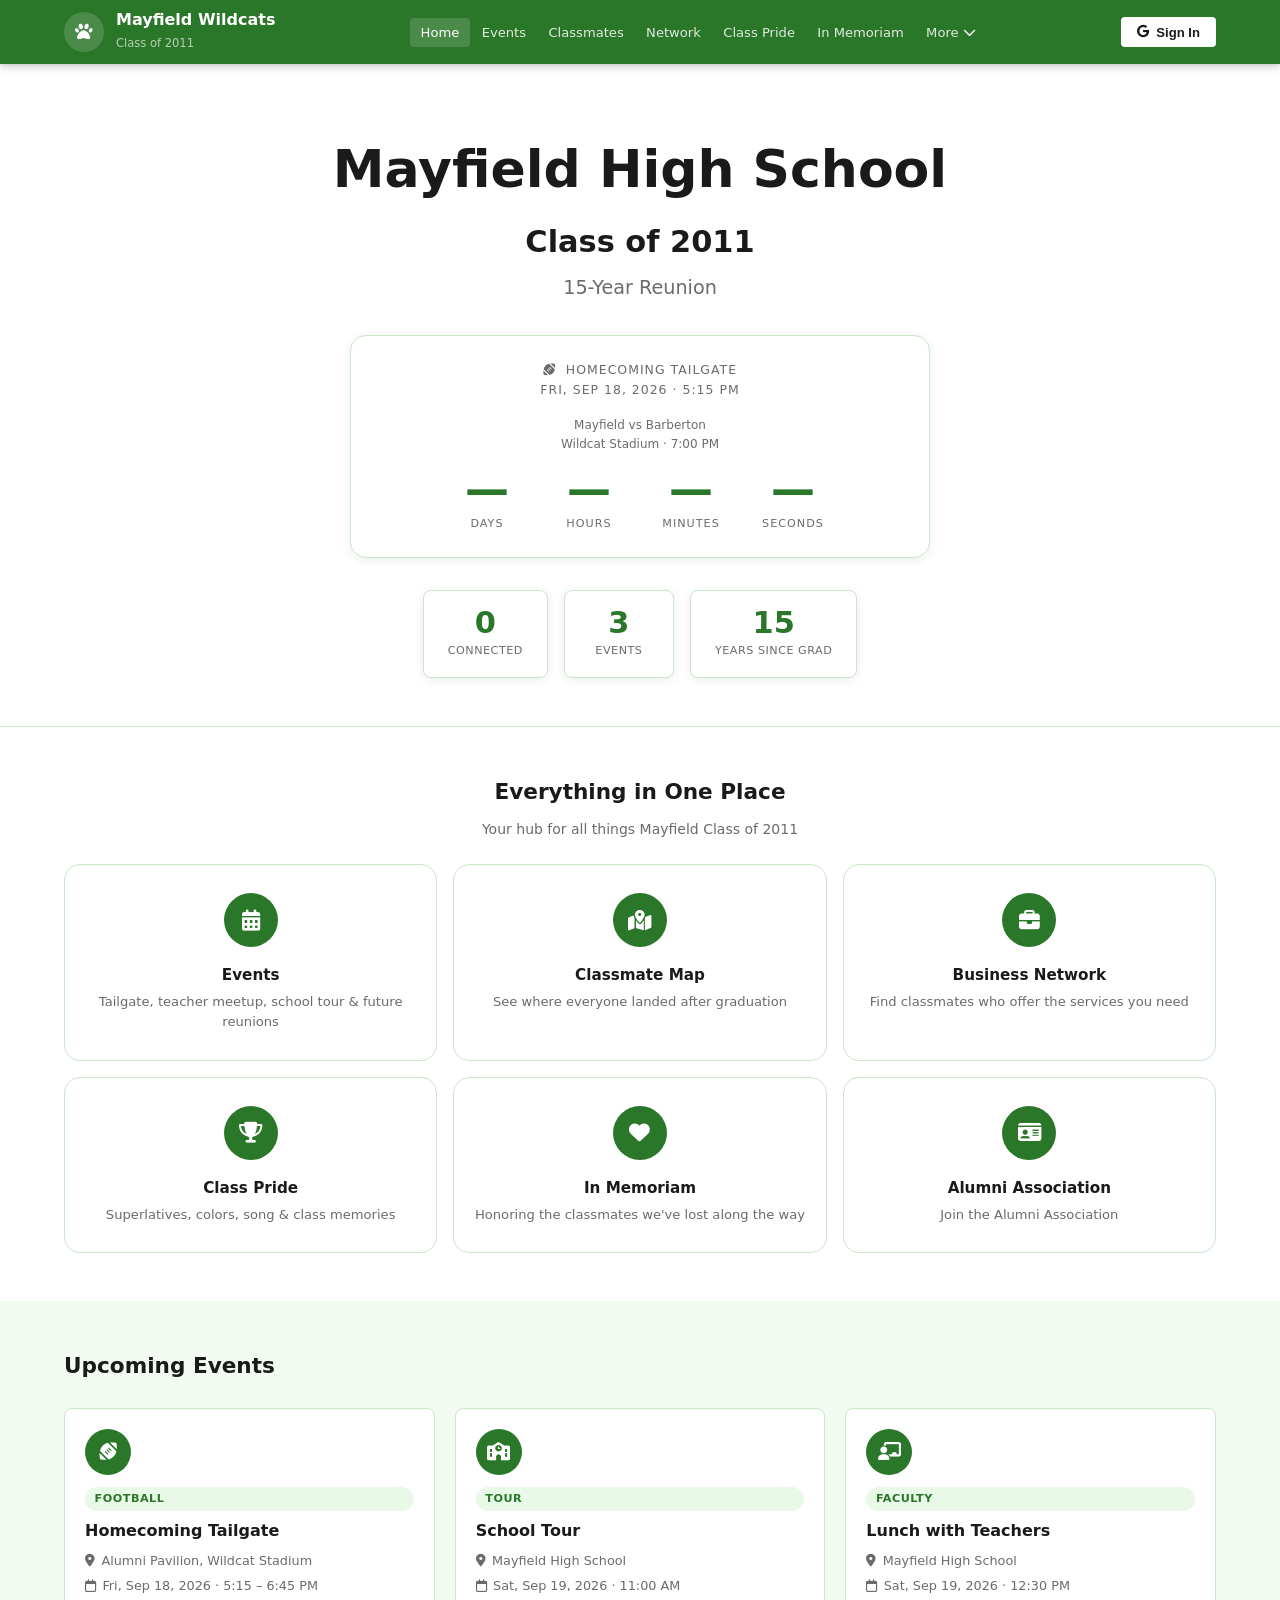
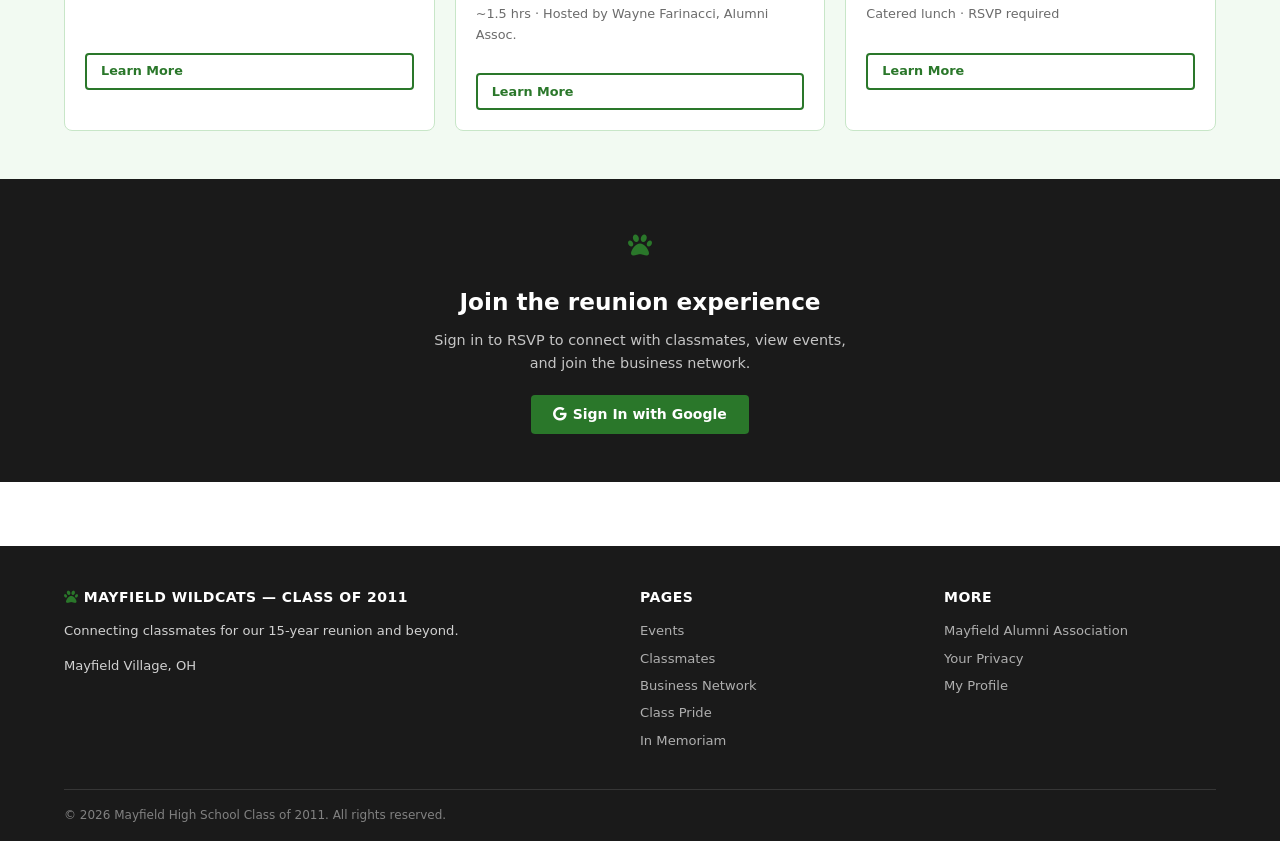
==== index.html @ 907c21ca "Fix connected count: default to 0 in HTML, sync stats doc from admin on load Co-Authored-By: Claude " ====
<!DOCTYPE html>
<html lang="en">
<head>
    <meta charset="UTF-8">
    <meta name="theme-color" content="#FFFFFF">
    <meta name="viewport" content="width=device-width, initial-scale=1.0">
    <title>Mayfield Wildcats — Class of 2011</title>
    <link rel="stylesheet" href="css/style.css">
    <link rel="stylesheet" href="https://cdn.jsdelivr.net/npm/@fortawesome/fontawesome-free@6.4.0/css/all.min.css">
    <script src="https://www.gstatic.com/firebasejs/10.7.1/firebase-app-compat.js"></script>
    <script src="https://www.gstatic.com/firebasejs/10.7.1/firebase-auth-compat.js"></script>
    <script src="https://www.gstatic.com/firebasejs/10.7.1/firebase-firestore-compat.js"></script>
</head>
<body>

<header>
    <nav class="navbar">
        <div class="container">
            <a href="index.html" class="nav-brand">
                <div class="brand-icon"><i class="fas fa-paw"></i></div>
                <div class="brand-text">
                    <h1>Mayfield Wildcats</h1>
                    <span>Class of 2011</span>
                </div>
            </a>
            <ul class="nav-menu" id="navMenu">
                <li><a href="index.html" class="active">Home</a></li>
                <li><a href="events.html">Events</a></li>
                <li><a href="classmates.html">Classmates</a></li>
                <li><a href="network.html">Network</a></li>
                <li><a href="class-pride.html">Class Pride</a></li>
                <li><a href="memoriam.html">In Memoriam</a></li>
                <li class="dropdown">
                    <a href="#" class="dropdown-toggle">More <i class="fas fa-chevron-down"></i></a>
                    <ul class="dropdown-menu">
                        <li><a href="leadership.html"><i class="fas fa-id-card"></i> Mayfield Alumni Association</a></li>
                        <li><a href="privacy.html"><i class="fas fa-shield-alt"></i> Your Privacy</a></li>
                    </ul>
                </li>
            </ul>
            <div class="nav-auth">
                <div id="userAvatar" style="display:none;align-items:center;gap:0.5rem;">
                    <img id="userPhoto" src="" alt="" style="width:30px;height:30px;border-radius:50%;border:2px solid var(--green);">
                    <a href="profile.html" style="color:rgba(255,255,255,0.85);font-size:0.8rem;text-decoration:none;" id="userName"></a>
                </div>
                <button class="btn-signin" id="authBtn" onclick="handleAuth()">
                    <i class="fab fa-google"></i> <span id="authBtnText">Sign In</span>
                </button>
            </div>
            <button class="nav-toggle" id="navToggle"><span></span><span></span><span></span></button>
        </div>
    </nav>
</header>

<!-- HERO -->
<section class="hero">
    <div class="container">        <h1 class="hero-title">Mayfield High School</h1>
        <p class="hero-subtitle"><span style="font-size:1.9rem;font-weight:700;color:var(--text);display:block;margin-bottom:0.4rem;">Class of 2011</span>15-Year Reunion</p>

        <div class="countdown-container">
            <p class="countdown-heading"><i class="fas fa-football-ball"></i> &nbsp;Homecoming Tailgate<br>Fri, Sep 18, 2026 &middot; 5:15 PM</p>
            <p style="font-size:0.75rem;color:var(--text-muted);margin-bottom:0.75rem;">Mayfield vs Barberton<br>Wildcat Stadium &middot; 7:00 PM</p>
            <div class="countdown-grid">
                <div class="countdown-unit"><span class="countdown-number" id="cdDays">—</span><span class="countdown-label">Days</span></div>
                <div class="countdown-unit"><span class="countdown-number" id="cdHours">—</span><span class="countdown-label">Hours</span></div>
                <div class="countdown-unit"><span class="countdown-number" id="cdMinutes">—</span><span class="countdown-label">Minutes</span></div>
                <div class="countdown-unit"><span class="countdown-number" id="cdSeconds">—</span><span class="countdown-label">Seconds</span></div>
            </div>
        </div>

        <div class="stats-row">
            <div class="stat-box" id="connectedStatBox">
                <div class="stat-number" id="statClassmates">0</div>
                <div class="stat-label">Connected</div>
            </div>
            <div class="stat-box">
                <div class="stat-number">3</div>
                <div class="stat-label">Events</div>
            </div>
            <div class="stat-box">
                <div class="stat-number">15</div>
                <div class="stat-label">Years Since Grad</div>
            </div>
        </div>
    </div>
</section>

<!-- PENDING APPROVAL BANNER (shown by JS for pending users) -->
<div id="pendingBanner" style="display:none;" class="container" style="padding-top:1.5rem;padding-bottom:0;"></div>

<!-- FEATURE TILES -->
<section class="section gated-section">
    <div class="container">
        <h2 class="section-title centered">Everything in One Place</h2>
        <p class="section-subtitle centered">Your hub for all things Mayfield Class of 2011</p>
        <div class="feature-grid">
            <a href="events.html" class="feature-tile">
                <div class="feature-icon"><i class="fas fa-calendar-alt"></i></div>
                <h3>Events</h3>
                <p>Tailgate, teacher meetup, school tour &amp; future reunions</p>
            </a>
            <a href="classmates.html" class="feature-tile">
                <div class="feature-icon"><i class="fas fa-map-marked-alt"></i></div>
                <h3>Classmate Map</h3>
                <p>See where everyone landed after graduation</p>
            </a>
            <a href="network.html" class="feature-tile">
                <div class="feature-icon"><i class="fas fa-briefcase"></i></div>
                <h3>Business Network</h3>
                <p>Find classmates who offer the services you need</p>
            </a>
            <a href="class-pride.html" class="feature-tile">
                <div class="feature-icon"><i class="fas fa-trophy"></i></div>
                <h3>Class Pride</h3>
                <p>Superlatives, colors, song &amp; class memories</p>
            </a>
            <a href="memoriam.html" class="feature-tile">
                <div class="feature-icon"><i class="fas fa-heart"></i></div>
                <h3>In Memoriam</h3>
                <p>Honoring the classmates we've lost along the way</p>
            </a>
            <a href="leadership.html#alumni-membership" class="feature-tile">
                <div class="feature-icon"><i class="fas fa-id-card"></i></div>
                <h3>Alumni Association</h3>
                <p>Join the Alumni Association</p>
            </a>
        </div>
    </div>
</section>

<!-- UPCOMING EVENTS -->
<section class="section section-alt gated-section">
    <div class="container">
        <h2 class="section-title">Upcoming Events</h2>
        <div class="grid-3">
            <div class="card event-card">
                <div class="event-icon"><i class="fas fa-football-ball"></i></div>
                <span class="badge badge-green">Football</span>
                <h3>Homecoming Tailgate</h3>
                <p class="event-meta"><i class="fas fa-map-marker-alt"></i> Alumni Pavilion, Wildcat Stadium</p>
                <p class="event-meta"><i class="far fa-calendar"></i> Fri, Sep 18, 2026 &middot; 5:15 – 6:45 PM</p>
                <p class="event-meta" style="margin-top:0.5rem;font-size:0.8rem;">&nbsp;</p>
                <a href="events.html#tailgate" class="btn btn-outline btn-sm" style="display:inline-flex;">Learn More</a>
            </div>
            <div class="card event-card">
                <div class="event-icon"><i class="fas fa-school"></i></div>
                <span class="badge badge-green">Tour</span>
                <h3>School Tour</h3>
                <p class="event-meta"><i class="fas fa-map-marker-alt"></i> Mayfield High School</p>
                <p class="event-meta"><i class="far fa-calendar"></i> Sat, Sep 19, 2026 &middot; 11:00 AM</p>
                <p class="event-meta" style="margin-top:0.5rem;font-size:0.8rem;color:var(--text-muted);">~1.5 hrs &middot; Hosted by Wayne Farinacci, Alumni Assoc.</p>
                <a href="events.html#campus-tour" class="btn btn-outline btn-sm" style="display:inline-flex;">Learn More</a>
            </div>
            <div class="card event-card">
                <div class="event-icon"><i class="fas fa-chalkboard-teacher"></i></div>
                <span class="badge badge-green">Faculty</span>
                <h3>Lunch with Teachers</h3>
                <p class="event-meta"><i class="fas fa-map-marker-alt"></i> Mayfield High School</p>
                <p class="event-meta"><i class="far fa-calendar"></i> Sat, Sep 19, 2026 &middot; 12:30 PM</p>
                <p class="event-meta" style="margin-top:0.5rem;font-size:0.8rem;color:var(--text-muted);">Catered lunch &middot; RSVP required</p>
                <a href="events.html#teacher-meetup" class="btn btn-outline btn-sm" style="display:inline-flex;">Learn More</a>
            </div>
        </div>
    </div>
</section>

<!-- SIGN-IN PROMPT -->
<section class="signin-prompt" id="signinPrompt">
    <div class="container">
        <div class="paw-divider"><i class="fas fa-paw"></i></div>
        <h2>Join the reunion experience</h2>
        <p>Sign in to RSVP to connect with classmates, view events, and join the business network.</p>
        <button class="btn btn-primary" style="margin-top:1.25rem;" onclick="handleAuth()">
            <i class="fab fa-google"></i> Sign In with Google
        </button>
    </div>
</section>

<footer>
    <div class="container">
        <div class="footer-content">
            <div class="footer-section">
                <h4><i class="fas fa-paw"></i> Mayfield Wildcats — Class of 2011</h4>
                <p>Connecting classmates for our 15-year reunion and beyond.</p>
                <p style="margin-top:0.75rem;">Mayfield Village, OH</p>
            </div>
            <div class="footer-section footer-nav-gated">
                <h4>Pages</h4>
                <a href="events.html">Events</a>
                <a href="classmates.html">Classmates</a>
                <a href="network.html">Business Network</a>
                <a href="class-pride.html">Class Pride</a>
                <a href="memoriam.html">In Memoriam</a>
            </div>
            <div class="footer-section footer-nav-gated">
                <h4>More</h4>                <a href="leadership.html">Mayfield Alumni Association</a>
                <a href="privacy.html">Your Privacy</a>
                <a href="profile.html">My Profile</a>
            </div>
        </div>
        <div class="footer-bottom">
            <p>&copy; 2026 Mayfield High School Class of 2011. All rights reserved.</p>        </div>
    </div>
</footer>

<script src="js/firebase-config.js"></script>
<script src="js/main.js"></script>
<script>
    // Load classmate count
    auth.onAuthStateChanged(async user => {
        const el = document.getElementById('statClassmates');
        if (!el) return;
        try {
            if (user) {
                // Signed in: compute from approved users and keep stats doc in sync
                const snap = await db.collection('users').where('status', '==', 'approved').get();
                const count = snap.size;
                db.collection('stats').doc('classmates').set({ count }).catch(() => {});
                el.textContent = count;
            } else {
                // Signed out: read public stats doc
                const statsSnap = await db.collection('stats').doc('classmates').get();
                el.textContent = statsSnap.exists ? (statsSnap.data().count || 0) : 0;
            }
        } catch(e) {}
    });

    // Live countdown to homecoming tailgate: Sep 18, 2026 5:15 PM EDT
    (function() {
        const target = new Date('2026-09-18T17:15:00-04:00');
        function tick() {
            const diff = target - new Date();
            const clamp = v => Math.max(0, v);
            const days = clamp(Math.floor(diff / 86400000));
            const hours = clamp(Math.floor((diff % 86400000) / 3600000));
            const mins = clamp(Math.floor((diff % 3600000) / 60000));
            const secs = clamp(Math.floor((diff % 60000) / 1000));
            const set = (id, v) => { const el = document.getElementById(id); if (el) el.textContent = String(v).padStart(2, '0'); };
            set('cdDays', days);
            set('cdHours', hours);
            set('cdMinutes', mins);
            set('cdSeconds', secs);
        }
        tick();
        setInterval(tick, 1000);
    })();
</script>
</body>
</html>
---- css/style.css ----
:root {
    --green: #2A772A;
    --green-dark: #2A772A;
    --green-light: #E8F9E8;
    --white: #FFFFFF;
    --text: #1A1A1A;
    --text-muted: #6B6B6B;
    --border: #C8E6C8;
    --bg-light: #F2FAF2;
    --shadow: 0 2px 12px rgba(0,0,0,0.08);
    --shadow-hover: 0 6px 24px rgba(0,0,0,0.14);
    --radius: 8px;
    --radius-lg: 16px;
}

*, *::before, *::after { box-sizing: border-box; margin: 0; padding: 0; }
html { scroll-behavior: smooth; }
body {
    font-family: 'Segoe UI', system-ui, -apple-system, sans-serif;
    color: var(--text);
    background: var(--white);
    line-height: 1.6;
    font-size: 15px;
}

.container { max-width: 1200px; margin: 0 auto; padding: 0 1.5rem; }

/* ── Navbar ── */
.navbar {
    background: var(--green-dark);
    position: sticky;
    top: 0;
    z-index: 100;
    box-shadow: 0 2px 8px rgba(0,0,0,0.25);
}
.navbar .container {
    display: flex;
    align-items: center;
    justify-content: space-between;
    height: 64px;
    gap: 1rem;
}
.nav-brand {
    display: flex;
    align-items: center;
    gap: 0.75rem;
    text-decoration: none;
    flex-shrink: 0;
}
.brand-icon {
    width: 40px; height: 40px;
    background: rgba(255,255,255,0.15);
    border-radius: 50%;
    display: flex; align-items: center; justify-content: center;
    font-size: 1.1rem; color: var(--white);
}
.brand-text h1 { font-size: 1rem; font-weight: 700; color: var(--white); line-height: 1.2; }
.brand-text span { font-size: 0.72rem; color: rgba(255,255,255,0.65); }
.nav-menu { display: flex; list-style: none; align-items: center; gap: 0.1rem; }
.nav-menu > li > a {
    color: rgba(255,255,255,0.85);
    text-decoration: none;
    padding: 0.45rem 0.65rem;
    border-radius: 4px;
    font-size: 0.82rem;
    font-weight: 500;
    transition: all 0.15s;
    white-space: nowrap;
}
.nav-menu > li > a:hover,
.nav-menu > li > a.active { color: var(--white); background: rgba(255,255,255,0.15); }

.dropdown { position: relative; }
.dropdown-menu {
    display: none;
    position: absolute;
    top: calc(100% + 6px);
    right: 0;
    background: var(--white);
    border: 1px solid var(--border);
    border-radius: var(--radius);
    min-width: 190px;
    box-shadow: var(--shadow-hover);
    padding: 0.4rem 0;
    z-index: 200;
    list-style: none;
}
.dropdown:hover .dropdown-menu { display: block; }
.dropdown-menu li a {
    display: flex; align-items: center; gap: 0.5rem;
    padding: 0.5rem 1rem;
    color: var(--text);
    text-decoration: none;
    font-size: 0.85rem;
    transition: background 0.15s;
}
.dropdown-menu li a:hover { background: var(--bg-light); color: var(--green); }

.nav-auth { display: flex; align-items: center; gap: 0.75rem; flex-shrink: 0; }
.btn-signin {
    background: var(--white);
    color: var(--text);
    border: none;
    padding: 0.45rem 1rem;
    border-radius: 4px;
    font-size: 0.82rem;
    font-weight: 600;
    cursor: pointer;
    display: flex; align-items: center; gap: 0.4rem;
    transition: opacity 0.2s;
    white-space: nowrap;
}
.btn-signin:hover { opacity: 0.88; }

.nav-toggle {
    display: none;
    flex-direction: column;
    gap: 5px;
    background: none; border: none;
    cursor: pointer; padding: 4px; flex-shrink: 0;
}
.nav-toggle span { display: block; width: 22px; height: 2px; background: var(--white); border-radius: 2px; }

/* ── Hero ── */
.hero {
    background: var(--white);
    padding: 4rem 0 3rem;
    color: var(--text);
    text-align: center;
    border-bottom: 1px solid var(--border);
}
.hero-badge {
    display: inline-block;
    background: var(--green-light);
    border: 1px solid var(--border);
    border-radius: 20px;
    padding: 0.35rem 1rem;
    font-size: 0.82rem;
    font-weight: 600;
    letter-spacing: 0.5px;
    margin-bottom: 1.25rem;
    color: var(--green);
}
.hero-title {
    font-size: clamp(2rem, 5vw, 3.25rem);
    font-weight: 800;
    margin-bottom: 0.4rem;
    color: var(--text);
}
.hero-subtitle {
    font-size: 1.2rem;
    color: var(--text-muted);
    margin-bottom: 2rem;
}
.countdown-container {
    background: var(--white);
    border: 1px solid var(--border);
    border-radius: var(--radius-lg);
    padding: 1.5rem 2rem;
    margin: 0 auto 2rem;
    max-width: 580px;
    box-shadow: var(--shadow);
}
.countdown-heading {
    font-size: 0.78rem;
    text-transform: uppercase;
    letter-spacing: 1px;
    color: var(--text-muted);
    margin-bottom: 1rem;
}
.countdown-tbd {
    display: flex; align-items: center; justify-content: center; gap: 0.65rem;
    color: var(--green);
    font-size: 1rem;
    font-weight: 600;
}
.countdown-grid { display: flex; gap: 2rem; justify-content: center; flex-wrap: wrap; }
.countdown-unit { text-align: center; min-width: 70px; }
.countdown-number {
    font-size: 2.75rem;
    font-weight: 800;
    color: var(--green);
    line-height: 1;
    display: block;
}
.countdown-label {
    font-size: 0.7rem;
    text-transform: uppercase;
    letter-spacing: 1px;
    color: var(--text-muted);
    display: block;
    margin-top: 0.25rem;
}
.stats-row {
    display: flex; gap: 1rem; justify-content: center; flex-wrap: wrap;
}
.stat-box {
    text-align: center;
    padding: 1.1rem 1.5rem;
    background: var(--white);
    border-radius: var(--radius);
    border: 1px solid var(--border);
    min-width: 110px;
    box-shadow: var(--shadow);
}
.stat-number { font-size: 1.9rem; font-weight: 800; color: var(--green); line-height: 1; }
.stat-label { font-size: 0.7rem; text-transform: uppercase; letter-spacing: 0.5px; color: var(--text-muted); margin-top: 0.2rem; }

/* ── Feature tiles ── */
.feature-grid {
    display: grid;
    grid-template-columns: repeat(3, 1fr);
    gap: 1rem;
}
.feature-tile {
    display: block;
    text-decoration: none;
    background: var(--white);
    border: 1px solid var(--border);
    border-radius: var(--radius-lg);
    padding: 1.75rem 1.25rem;
    text-align: center;
    transition: all 0.2s;
}
.feature-tile:hover {
    box-shadow: var(--shadow-hover);
    transform: translateY(-3px);
    border-color: var(--green);
}
.feature-icon {
    width: 54px; height: 54px;
    background: var(--green);
    border-radius: 50%;
    display: flex; align-items: center; justify-content: center;
    margin: 0 auto 1rem;
    font-size: 1.3rem; color: var(--white);
}
.feature-tile h3 { font-size: 0.95rem; font-weight: 700; color: var(--text); margin-bottom: 0.3rem; }
.feature-tile p { font-size: 0.82rem; color: var(--text-muted); line-height: 1.5; }

/* ── Sections ── */
.section { padding: 3rem 0; }
.section-alt { background: var(--bg-light); }
.section-dark { background: var(--text); color: var(--white); }
.section-title { font-size: 1.35rem; font-weight: 700; margin-bottom: 1.5rem; }
.section-title.centered { text-align: center; }
.section-subtitle { color: var(--text-muted); font-size: 0.875rem; margin-top: -1rem; margin-bottom: 1.5rem; }
.section-subtitle.centered { text-align: center; }

/* ── Page header ── */
.page-header {
    background: var(--white);
    padding: 2.25rem 0;
    color: var(--text);
    border-bottom: 1px solid var(--border);
}
.page-header h1 { font-size: 1.65rem; font-weight: 700; margin-bottom: 0.2rem; display: flex; align-items: center; gap: 0.5rem; color: var(--text); }
.page-header h1 i { color: var(--green); }
.page-header p { color: var(--text-muted); font-size: 0.9rem; }

/* ── All heading icons → kelly green ── */
h1 i, h2 i, h3 i, h4 i, .section-title i { color: var(--green); }
.page-header.mem-header p { color: rgba(255,255,255,0.75); }

/* ── Breadcrumb ── */
.breadcrumb {
    background: var(--bg-light);
    border-bottom: 1px solid var(--border);
    padding: 0.55rem 0;
    font-size: 0.78rem;
    color: var(--text-muted);
}
.breadcrumb a { color: var(--green); text-decoration: none; }
.breadcrumb a:hover { text-decoration: underline; }
.breadcrumb .sep { margin: 0 0.5rem; }

/* ── Cards ── */
.card {
    background: var(--white);
    border: 1px solid var(--border);
    border-radius: var(--radius);
    padding: 1.25rem;
    transition: box-shadow 0.2s, transform 0.2s;
}
.card:hover { box-shadow: var(--shadow-hover); transform: translateY(-2px); }
.card.no-hover { transition: none; }
.card.no-hover:hover { box-shadow: none; transform: none; }

/* ── Grid ── */
.grid-2 { display: grid; grid-template-columns: repeat(2, 1fr); gap: 1.25rem; }
.grid-3 { display: grid; grid-template-columns: repeat(3, 1fr); gap: 1.25rem; }
.grid-4 { display: grid; grid-template-columns: repeat(4, 1fr); gap: 1.25rem; }

/* ── Buttons ── */
.btn {
    display: inline-flex; align-items: center; gap: 0.4rem;
    padding: 0.6rem 1.25rem;
    border-radius: 4px;
    font-size: 0.875rem; font-weight: 600;
    text-decoration: none; cursor: pointer;
    border: 2px solid transparent;
    transition: all 0.2s; font-family: inherit;
}
.btn-primary { background: var(--green); color: var(--white); }
.btn-primary:hover { filter: brightness(0.9); }
.btn-outline { background: transparent; color: var(--green); border-color: var(--green); }
.btn-outline:hover { background: var(--green); color: var(--white); }
.btn-gold { background: var(--white); color: var(--green); border-color: var(--green); }
.btn-gold:hover { background: var(--green); color: var(--dark); }
.btn-white { background: var(--white); color: var(--green); border-color: var(--white); }
.btn-white:hover { background: var(--green-light); }
.btn-danger { background: #D32F2F; color: var(--white); }
.btn-sm { padding: 0.4rem 0.875rem; font-size: 0.8rem; }
.btn-block { width: 100%; justify-content: center; }

/* ── Badges ── */
.badge {
    display: inline-block; padding: 0.2rem 0.6rem;
    border-radius: 20px; font-size: 0.7rem;
    font-weight: 600; text-transform: uppercase; letter-spacing: 0.5px;
}
.badge-green { background: var(--green-light); color: var(--green); }
.badge-gold { background: var(--green-light); color: var(--green); }
.badge-gray { background: #F0F0F0; color: var(--text-muted); }
.badge-red { background: #FFEBEE; color: #D32F2F; }

/* ── Event cards ── */
.event-card { display: flex; flex-direction: column; }
.event-icon {
    width: 46px; height: 46px;
    background: var(--green);
    border-radius: 50%;
    display: flex; align-items: center; justify-content: center;
    font-size: 1.15rem; color: var(--white);
    margin-bottom: 0.75rem;
}
.event-card h3 { font-size: 1rem; font-weight: 700; margin: 0.4rem 0 0.25rem; }
.event-meta { font-size: 0.8rem; color: var(--text-muted); display: flex; align-items: center; gap: 0.4rem; margin-top: 0.25rem; }
.event-card > .btn { margin-top: 1.75rem; }

/* ── Sign-in prompt ── */
.signin-prompt {
    background: var(--text);
    padding: 3rem 0;
    text-align: center;
}
.signin-prompt h2 { color: var(--white); font-size: 1.45rem; margin-bottom: 0.5rem; }
.signin-prompt p { color: rgba(255,255,255,0.75); max-width: 440px; margin: 0 auto; font-size: 0.9rem; }
.paw-divider { font-size: 1.5rem; color: var(--green); margin-bottom: 1.1rem; }

/* ── Fund display ── */
.fund-display {
    background: var(--green-light);
    border: 2px solid var(--green);
    border-radius: var(--radius-lg);
    padding: 1.5rem 2rem;
    text-align: center;
}
.fund-amount { font-size: 2.5rem; font-weight: 800; color: var(--green); }
.fund-label { color: var(--text-muted); font-size: 0.82rem; margin-top: 0.25rem; }
.fund-updated { font-size: 0.75rem; color: var(--text-muted); margin-top: 0.5rem; }

/* ── Avatar ── */
.avatar {
    border-radius: 50%; object-fit: cover; display: block;
}
.avatar-initials {
    border-radius: 50%;
    background: var(--green-light);
    color: var(--green);
    display: flex; align-items: center; justify-content: center;
    font-weight: 700; font-size: 1.25rem;
    flex-shrink: 0;
}

/* ── Profile card ── */
.profile-card { text-align: center; padding: 2rem 1.5rem; }
.profile-card .profile-photo {
    width: 100px; height: 100px;
    border-radius: 50%; object-fit: cover;
    border: 3px solid var(--green);
    margin: 0 auto 1rem;
    display: block;
    background: var(--green-light);
}
.profile-card h3 { font-size: 1rem; font-weight: 700; margin-bottom: 0.2rem; }
.profile-card .profile-role { font-size: 0.82rem; color: var(--text-muted); }
.profile-card .profile-links { margin-top: 0.75rem; display: flex; justify-content: center; gap: 0.5rem; }

/* ── Leadership card ── */
.leader-card { text-align: center; padding: 2rem 1.5rem; }
.leader-photo {
    width: 120px; height: 120px;
    border-radius: 50%; object-fit: cover;
    border: 4px solid var(--green);
    margin: 0 auto 1rem; display: block;
    background: var(--green-light);
}
.leader-photo-placeholder {
    width: 120px; height: 120px;
    border-radius: 50%;
    border: 4px solid var(--green);
    margin: 0 auto 1rem;
    background: var(--green-light);
    display: flex; align-items: center; justify-content: center;
    font-size: 2.5rem; color: var(--green); font-weight: 700;
}
.leader-card h3 { font-size: 1.05rem; font-weight: 700; margin-bottom: 0.2rem; }
.leader-card .leader-role {
    font-size: 0.78rem; color: var(--green);
    font-weight: 700; text-transform: uppercase;
    letter-spacing: 0.5px; margin-bottom: 0.5rem;
}
.leader-card p { font-size: 0.82rem; color: var(--text-muted); margin-bottom: 0.75rem; }

/* ── Map ── */
#classmate-map {
    height: 460px;
    border-radius: var(--radius-lg);
    border: 1px solid var(--border);
    overflow: hidden;
}

/* ── Business cards ── */
.biz-card { padding: 1.25rem; }
.biz-card h3 { font-size: 0.95rem; font-weight: 700; margin-bottom: 0.15rem; }
.biz-owner { font-size: 0.8rem; color: var(--text-muted); margin-bottom: 0.5rem; }
.biz-desc { font-size: 0.85rem; line-height: 1.5; color: var(--text); margin-bottom: 0.75rem; }
.biz-links { display: flex; gap: 0.5rem; flex-wrap: wrap; }

/* ── Comments ── */
.comment-item { padding: 1rem 0; border-bottom: 1px solid var(--border); }
.comment-item:last-child { border-bottom: none; }
.comment-meta { display: flex; align-items: center; gap: 0.75rem; margin-bottom: 0.4rem; }
.comment-meta strong { font-size: 0.875rem; }
.comment-meta time { font-size: 0.75rem; color: var(--text-muted); }
.comment-body { font-size: 0.875rem; line-height: 1.6; }
.comment-actions { margin-top: 0.5rem; display: flex; gap: 0.75rem; }
.btn-flag {
    background: none; border: none; color: var(--text-muted);
    font-size: 0.75rem; cursor: pointer;
    display: flex; align-items: center; gap: 0.25rem;
    padding: 0; transition: color 0.2s; font-family: inherit;
}
.btn-flag:hover { color: #D32F2F; }
.btn-flag.flagged { color: #D32F2F; }
.comment-form { margin-top: 1.25rem; display: flex; gap: 0.75rem; }
.comment-form textarea {
    flex: 1; padding: 0.6rem 0.875rem;
    border: 1px solid var(--border); border-radius: 4px;
    font-family: inherit; font-size: 0.875rem;
    resize: none; height: 48px;
    transition: border-color 0.2s;
}
.comment-form textarea:focus { outline: none; border-color: var(--green); }

/* ── Memoriam ── */
.memoriam-card { text-align: center; cursor: pointer; }
.memoriam-card .mem-photo {
    width: 100px; height: 100px;
    border-radius: 50%; object-fit: cover;
    border: 3px solid var(--border);
    margin: 0 auto 0.75rem; display: block;
    background: #E0E0E0;
}
.memoriam-card h3 { font-size: 0.95rem; font-weight: 700; margin-bottom: 0.15rem; }
.memoriam-card .mem-years { font-size: 0.8rem; color: var(--text-muted); }
.memoriam-card .mem-tribute { font-size: 0.82rem; color: var(--text-muted); margin-top: 0.5rem; line-height: 1.5; }

/* ── Superlatives ── */
.superlative-card {
    display: flex; flex-direction: column;
    border-radius: var(--radius-lg); overflow: hidden;
    border: 1px solid var(--border);
}
.superlative-top {
    background: var(--green);
    color: var(--white);
    padding: 0.75rem 1rem;
    font-size: 0.75rem; font-weight: 700;
    text-transform: uppercase; letter-spacing: 0.5px;
}
.superlative-body { padding: 1rem; background: var(--white); }
.superlative-body h3 { font-size: 0.95rem; font-weight: 700; }
.superlative-body p { font-size: 0.82rem; color: var(--text-muted); }

/* ── Forms ── */
.form-group { margin-bottom: 1rem; }
.form-group label { display: block; font-size: 0.82rem; font-weight: 600; margin-bottom: 0.3rem; }
.form-group input,
.form-group select,
.form-group textarea {
    width: 100%; padding: 0.6rem 0.875rem;
    border: 1px solid var(--border); border-radius: 4px;
    font-size: 0.875rem; font-family: inherit;
    color: var(--text); background: var(--white);
    transition: border-color 0.2s;
}
.form-group input:focus,
.form-group select:focus,
.form-group textarea:focus {
    outline: none; border-color: var(--green);
    box-shadow: 0 0 0 3px rgba(43,107,60,0.1);
}
.form-row { display: grid; grid-template-columns: 1fr 1fr; gap: 1rem; }
.form-message { padding: 0.75rem 1rem; border-radius: 4px; font-size: 0.875rem; margin-top: 0.75rem; }
.form-message.success { background: var(--green-light); color: var(--green); }
.form-message.error { background: #FFEBEE; color: #D32F2F; }

/* ── Modal ── */
.modal-overlay {
    display: none; position: fixed; inset: 0;
    background: rgba(0,0,0,0.5); z-index: 1000;
    align-items: center; justify-content: center;
    padding: 1rem;
}
.modal-overlay.open { display: flex; }
.modal {
    background: var(--white); border-radius: var(--radius-lg);
    padding: 2rem; max-width: 480px; width: 100%;
    position: relative;
    box-shadow: 0 20px 60px rgba(0,0,0,0.2);
    max-height: 90vh; overflow-y: auto;
}
.modal-title { font-size: 1.1rem; font-weight: 700; margin-bottom: 1.25rem; }
.modal-close {
    position: absolute; top: 1rem; right: 1rem;
    background: none; border: none; font-size: 1.25rem;
    cursor: pointer; color: var(--text-muted); line-height: 1;
}

/* ── Filter bar ── */
.filter-bar {
    display: flex; gap: 0.5rem; flex-wrap: wrap;
    margin-bottom: 1.5rem; align-items: center;
}
.filter-btn {
    background: var(--white); border: 1px solid var(--border);
    border-radius: 20px; padding: 0.35rem 0.875rem;
    font-size: 0.82rem; font-weight: 500; cursor: pointer;
    transition: all 0.15s; font-family: inherit; color: var(--text);
}
.filter-btn:hover { border-color: var(--green); color: var(--green); }
.filter-btn.active { background: var(--green); color: var(--white); border-color: var(--green); }

/* ── Divider ── */
.divider { border: none; border-top: 1px solid var(--border); margin: 2rem 0; }

/* ── Note / info box ── */
.note-box {
    background: var(--green-light);
    border-left: 4px solid var(--green);
    border-radius: 0 var(--radius) var(--radius) 0;
    padding: 1rem 1.25rem;
    font-size: 0.875rem;
}
.note-box.gold {
    background: var(--green-light);
    border-color: var(--green);
}

/* ── Yearbook ── */
.yearbook-step {
    display: flex; gap: 1.25rem; align-items: flex-start;
    padding: 1.25rem; border-left: 3px solid var(--green-light);
    margin-bottom: 1rem;
}
.yearbook-step-num {
    width: 36px; height: 36px; border-radius: 50%;
    background: var(--green); color: var(--white);
    display: flex; align-items: center; justify-content: center;
    font-weight: 700; font-size: 0.9rem; flex-shrink: 0;
}
.yearbook-step h4 { font-size: 0.9rem; font-weight: 700; margin-bottom: 0.2rem; }
.yearbook-step p { font-size: 0.82rem; color: var(--text-muted); line-height: 1.5; }

/* ── Footer ── */
footer {
    background: var(--text);
    color: rgba(255,255,255,0.8);
    padding: 2.5rem 0 1rem;
    margin-top: 4rem;
}
.footer-content {
    display: grid;
    grid-template-columns: 2fr 1fr 1fr;
    gap: 2rem;
    margin-bottom: 2rem;
}
.footer-section h4 {
    color: var(--white); font-size: 0.875rem;
    margin-bottom: 0.75rem;
    text-transform: uppercase; letter-spacing: 0.5px;
}
.footer-section a {
    color: rgba(255,255,255,0.65); text-decoration: none;
    display: block; margin-bottom: 0.4rem; font-size: 0.82rem;
    transition: color 0.2s;
}
.footer-section a:hover { color: var(--white); }
.footer-section p { font-size: 0.82rem; line-height: 1.7; }
.footer-bottom {
    border-top: 1px solid rgba(255,255,255,0.12);
    padding-top: 1rem;
    font-size: 0.75rem; color: rgba(255,255,255,0.45);
    display: flex; justify-content: space-between; align-items: center;
    flex-wrap: wrap; gap: 0.5rem;
}

/* ── Responsive ── */
.event-two-col { display: grid; grid-template-columns: 1fr 1fr; gap: 2rem; align-items: start; }

@media (max-width: 768px) {
    .event-two-col { grid-template-columns: 1fr; }
    .countdown-grid { display: grid; grid-template-columns: repeat(2, 1fr); gap: 1rem 2rem; justify-items: center; }
    .countdown-heading { font-size: 0.78rem; }

    .nav-toggle { display: flex; }
    .nav-menu {
        display: none; position: absolute; top: 64px; left: 0; right: 0;
        background: var(--green); flex-direction: column;
        padding: 0.75rem; gap: 0.15rem;
        border-top: 1px solid rgba(255,255,255,0.1);
        box-shadow: 0 8px 16px rgba(0,0,0,0.2);
    }
    .nav-menu.open { display: flex; }
    .navbar { position: relative; }
    .nav-menu > li { width: 100%; }
    .nav-menu > li > a { display: block; }
    .dropdown-menu { position: static; box-shadow: none; border: none; background: rgba(0,0,0,0.15); border-radius: var(--radius); margin-top: 0.25rem; }
    .dropdown-menu li a { color: rgba(255,255,255,0.8); }
    .dropdown-menu li a:hover { background: rgba(255,255,255,0.1); color: var(--white); }
    .feature-grid { grid-template-columns: repeat(2, 1fr); }
    .grid-2, .grid-3, .grid-4 { grid-template-columns: 1fr; }
    .footer-content { grid-template-columns: 1fr; }
    .form-row { grid-template-columns: 1fr; }
    .countdown-number { font-size: 2rem; }
    .countdown-unit { min-width: 55px; }
    .stats-row { gap: 0.75rem; }
    .stat-box { padding: 0.875rem 1rem; min-width: 90px; }
    .hero-title { font-size: 2rem; }
}
@media (max-width: 480px) {
    .feature-grid { grid-template-columns: 1fr; }
    .stats-row { gap: 0.5rem; }
    .stat-box { min-width: 80px; padding: 0.75rem 0.875rem; }
}
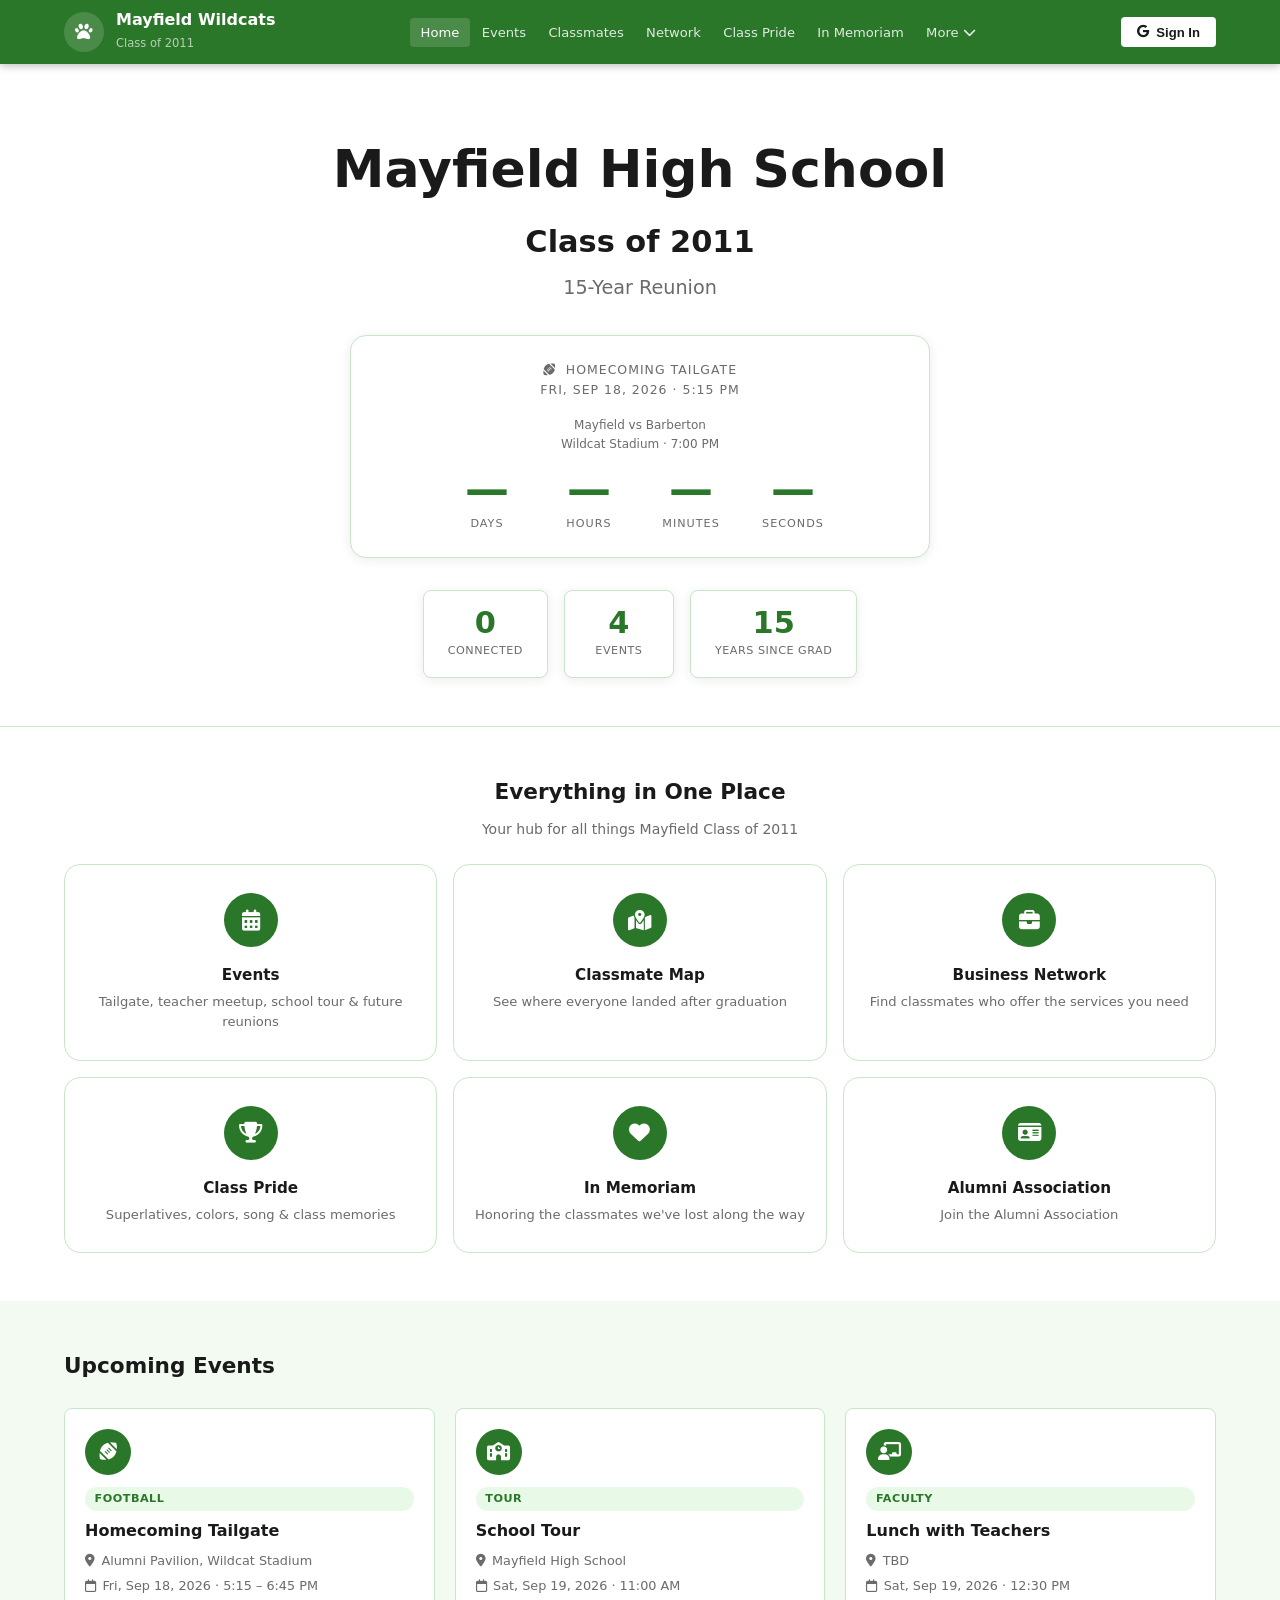
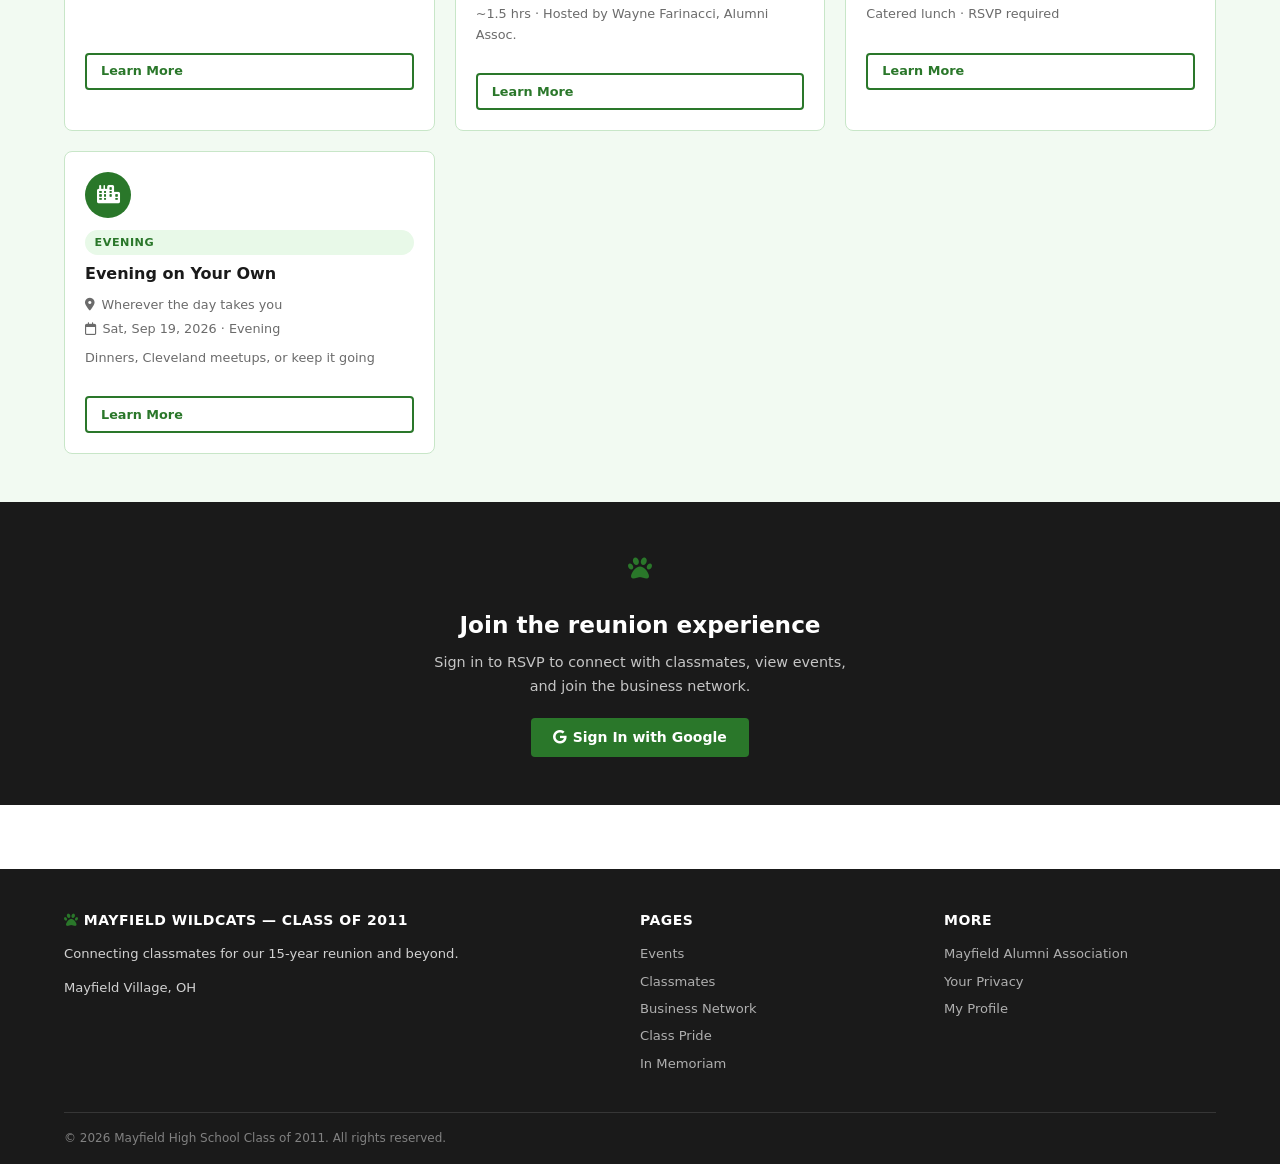
==== commit b257e6fd: "Add 4th event: Saturday Evening on Your Own - New section on events.html with spirit of free time, d" ====
--- a/index.html
+++ b/index.html
@@ -74,7 +74,7 @@
                 <div class="stat-label">Connected</div>
             </div>
             <div class="stat-box">
-                <div class="stat-number">3</div>
+                <div class="stat-number">4</div>
                 <div class="stat-label">Events</div>
             </div>
             <div class="stat-box">
@@ -155,10 +155,19 @@
                 <div class="event-icon"><i class="fas fa-chalkboard-teacher"></i></div>
                 <span class="badge badge-green">Faculty</span>
                 <h3>Lunch with Teachers</h3>
-                <p class="event-meta"><i class="fas fa-map-marker-alt"></i> Mayfield High School</p>
+                <p class="event-meta"><i class="fas fa-map-marker-alt"></i> TBD</p>
                 <p class="event-meta"><i class="far fa-calendar"></i> Sat, Sep 19, 2026 &middot; 12:30 PM</p>
                 <p class="event-meta" style="margin-top:0.5rem;font-size:0.8rem;color:var(--text-muted);">Catered lunch &middot; RSVP required</p>
                 <a href="events.html#teacher-meetup" class="btn btn-outline btn-sm" style="display:inline-flex;">Learn More</a>
+            </div>
+            <div class="card event-card">
+                <div class="event-icon"><i class="fas fa-city"></i></div>
+                <span class="badge badge-green">Evening</span>
+                <h3>Evening on Your Own</h3>
+                <p class="event-meta"><i class="fas fa-map-marker-alt"></i> Wherever the day takes you</p>
+                <p class="event-meta"><i class="far fa-calendar"></i> Sat, Sep 19, 2026 &middot; Evening</p>
+                <p class="event-meta" style="margin-top:0.5rem;font-size:0.8rem;color:var(--text-muted);">Dinners, Cleveland meetups, or keep it going</p>
+                <a href="events.html#evening-own" class="btn btn-outline btn-sm" style="display:inline-flex;">Learn More</a>
             </div>
         </div>
     </div>
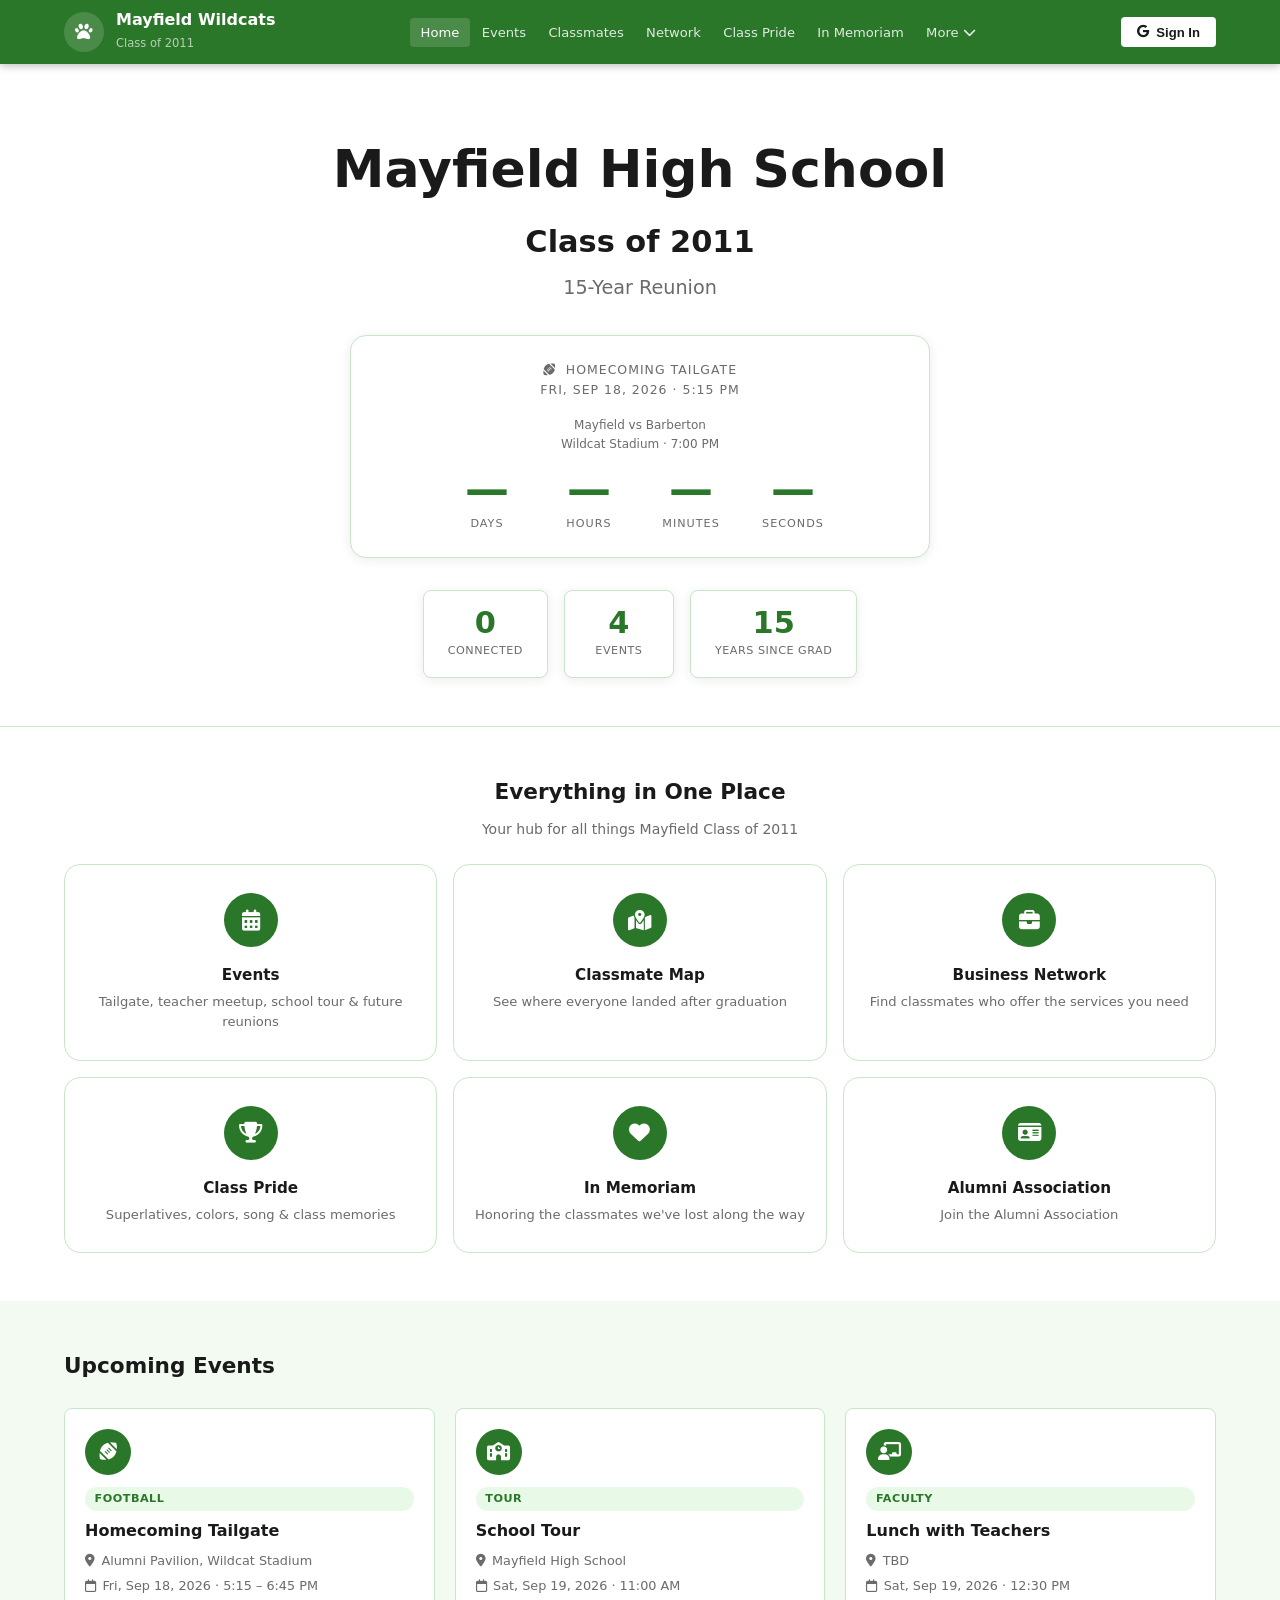
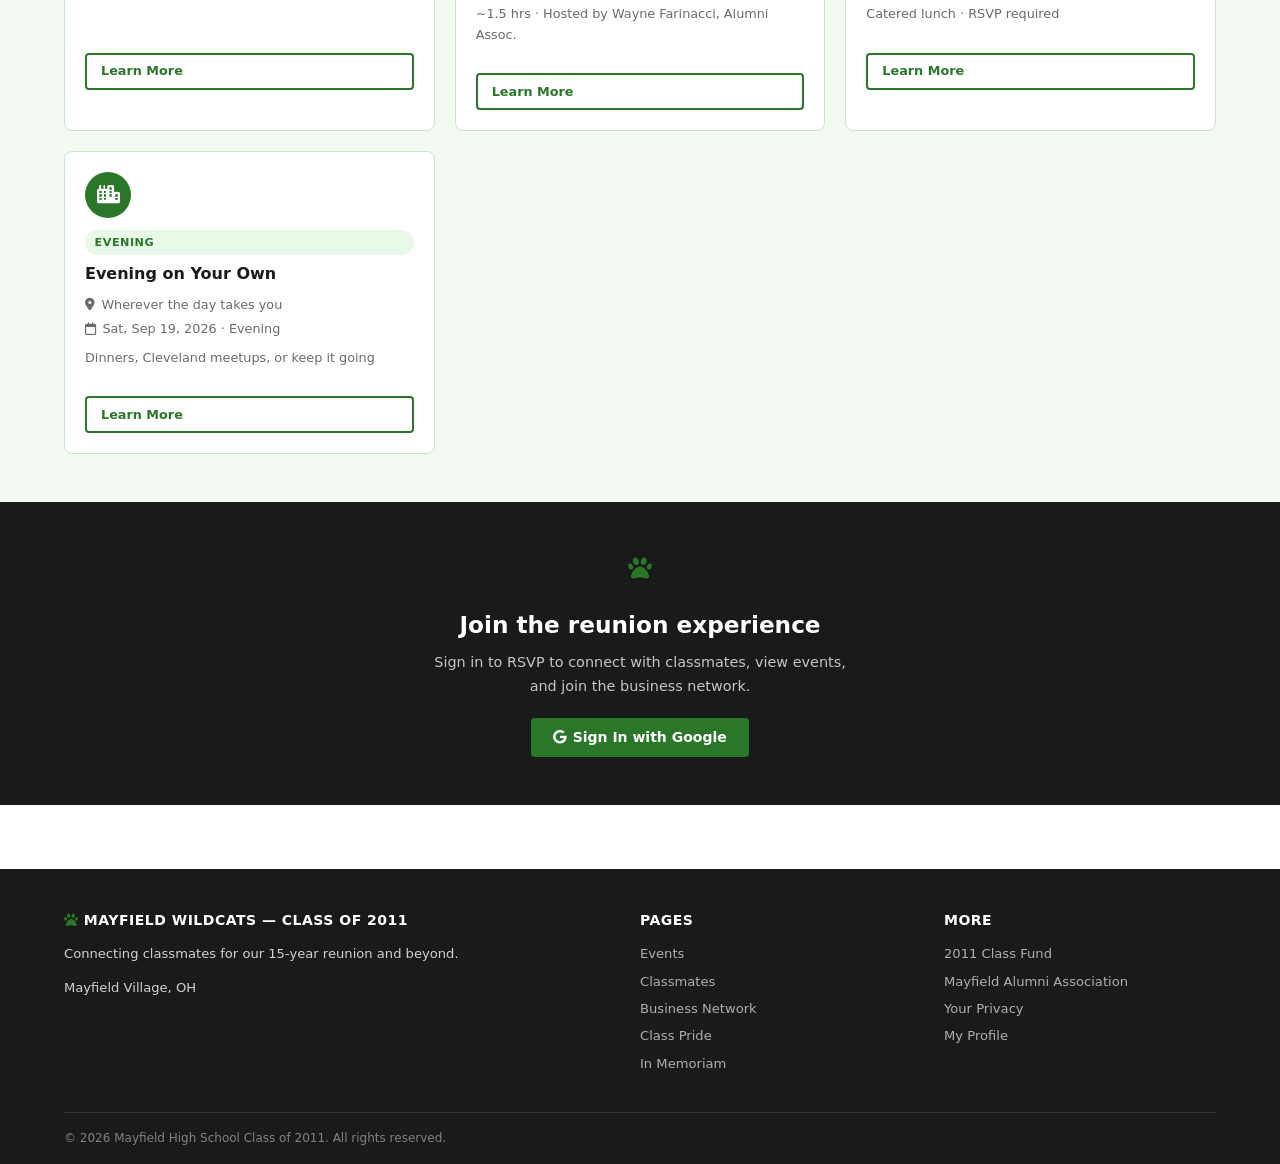
==== commit 6f880ae5: "Add 2011 Class Fund page with Stripe donate button and admin balance editor - New funds.html: displa" ====
--- a/index.html
+++ b/index.html
@@ -33,6 +33,7 @@
                 <li class="dropdown">
                     <a href="#" class="dropdown-toggle">More <i class="fas fa-chevron-down"></i></a>
                     <ul class="dropdown-menu">
+                        <li><a href="funds.html"><i class="fas fa-hand-holding-usd"></i> 2011 Class Fund</a></li>
                         <li><a href="leadership.html"><i class="fas fa-id-card"></i> Mayfield Alumni Association</a></li>
                         <li><a href="privacy.html"><i class="fas fa-shield-alt"></i> Your Privacy</a></li>
                     </ul>
@@ -202,7 +203,8 @@
                 <a href="memoriam.html">In Memoriam</a>
             </div>
             <div class="footer-section footer-nav-gated">
-                <h4>More</h4>                <a href="leadership.html">Mayfield Alumni Association</a>
+                <h4>More</h4>                <a href="funds.html">2011 Class Fund</a>
+                <a href="leadership.html">Mayfield Alumni Association</a>
                 <a href="privacy.html">Your Privacy</a>
                 <a href="profile.html">My Profile</a>
             </div>
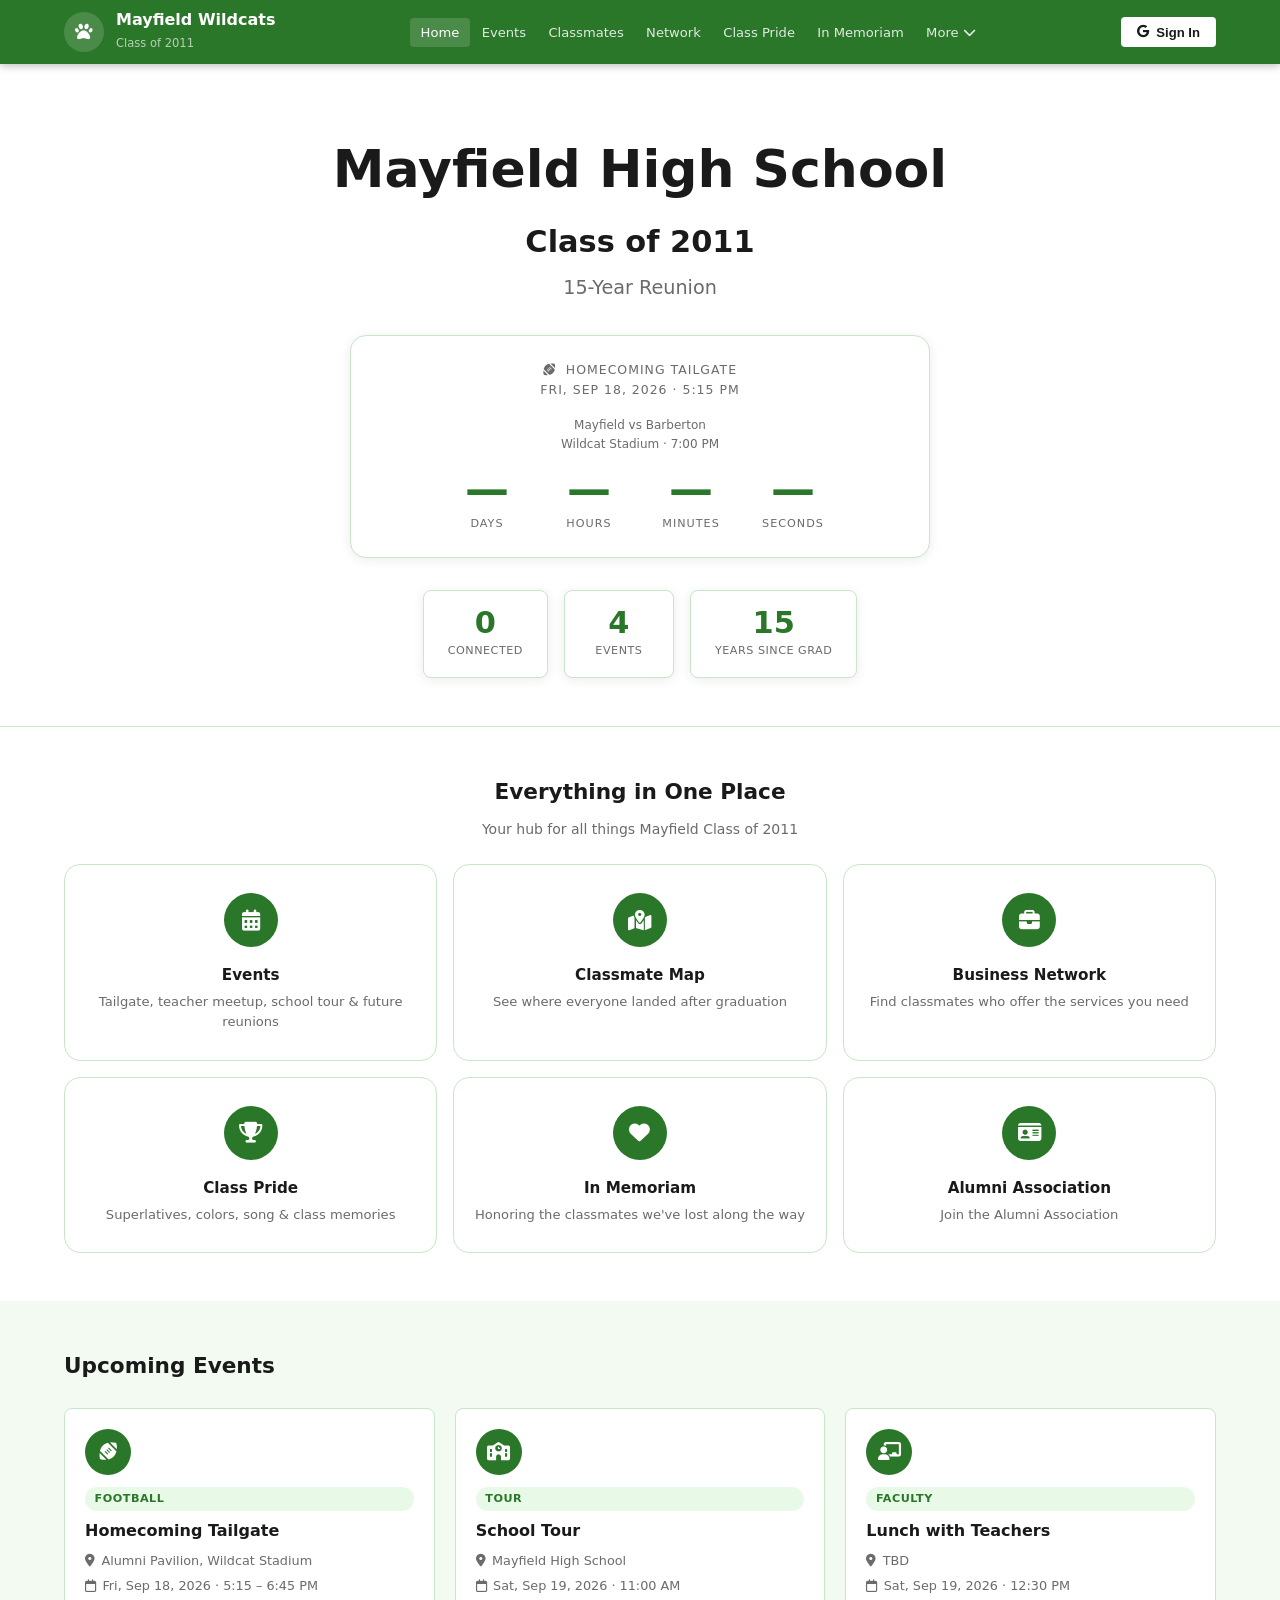
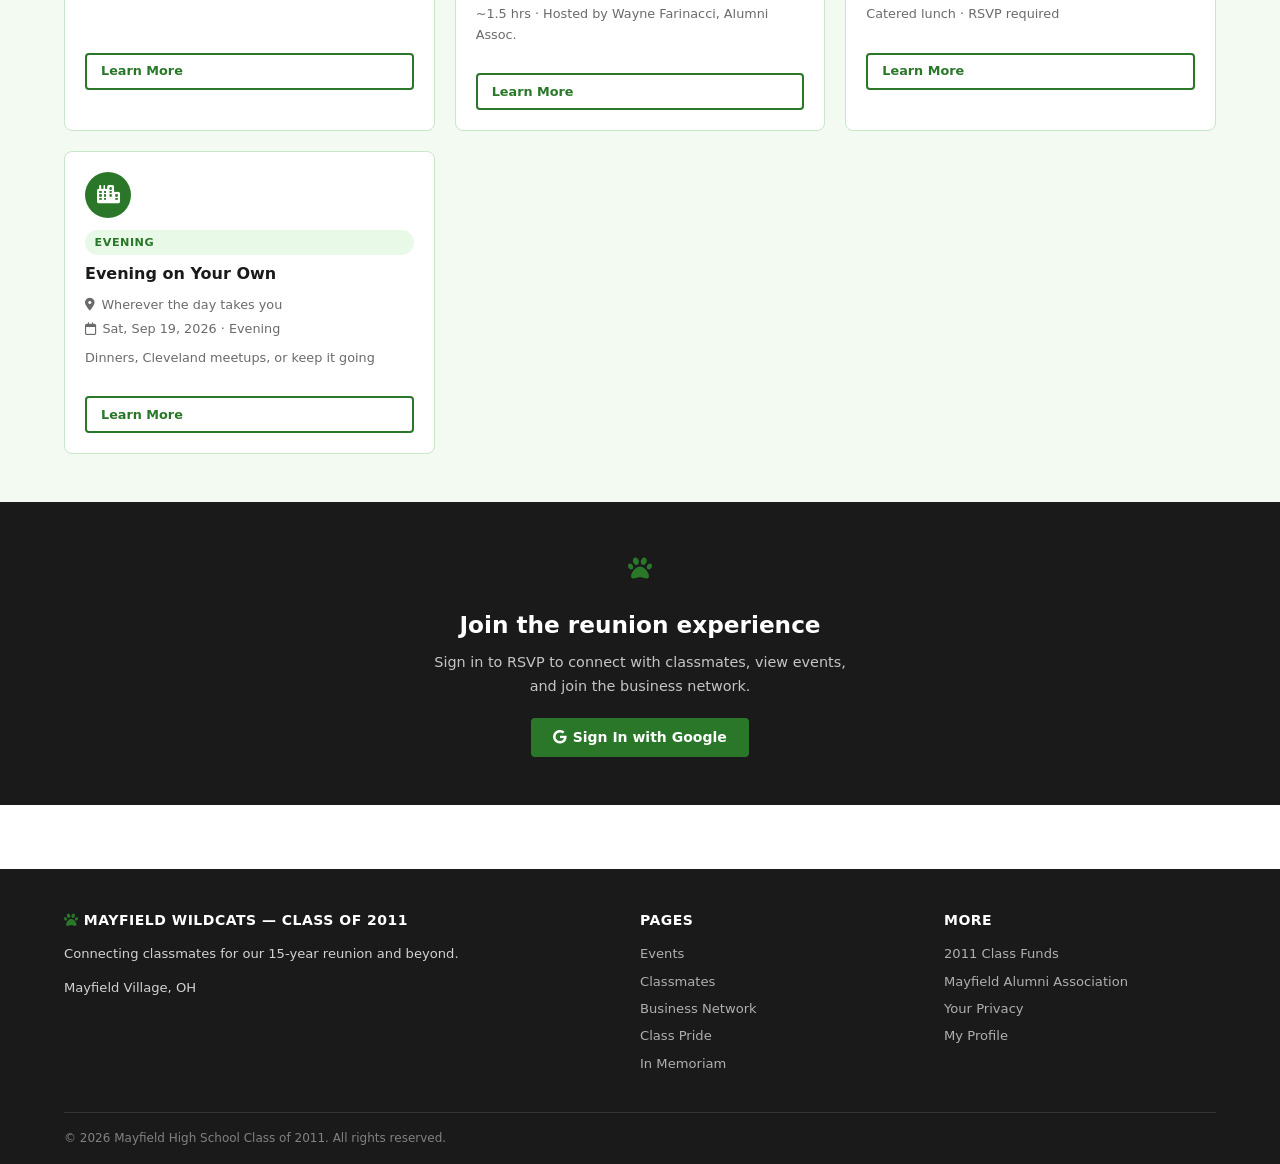
==== commit c03c6b93: "Rename to 2011 Class Funds; trim bullet list to one item Co-Authored-By: Claude Sonnet 4.6 <noreply@" ====
--- a/index.html
+++ b/index.html
@@ -33,7 +33,7 @@
                 <li class="dropdown">
                     <a href="#" class="dropdown-toggle">More <i class="fas fa-chevron-down"></i></a>
                     <ul class="dropdown-menu">
-                        <li><a href="funds.html"><i class="fas fa-hand-holding-usd"></i> 2011 Class Fund</a></li>
+                        <li><a href="funds.html"><i class="fas fa-hand-holding-usd"></i> 2011 Class Funds</a></li>
                         <li><a href="leadership.html"><i class="fas fa-id-card"></i> Mayfield Alumni Association</a></li>
                         <li><a href="privacy.html"><i class="fas fa-shield-alt"></i> Your Privacy</a></li>
                     </ul>
@@ -203,7 +203,7 @@
                 <a href="memoriam.html">In Memoriam</a>
             </div>
             <div class="footer-section footer-nav-gated">
-                <h4>More</h4>                <a href="funds.html">2011 Class Fund</a>
+                <h4>More</h4>                <a href="funds.html">2011 Class Funds</a>
                 <a href="leadership.html">Mayfield Alumni Association</a>
                 <a href="privacy.html">Your Privacy</a>
                 <a href="profile.html">My Profile</a>
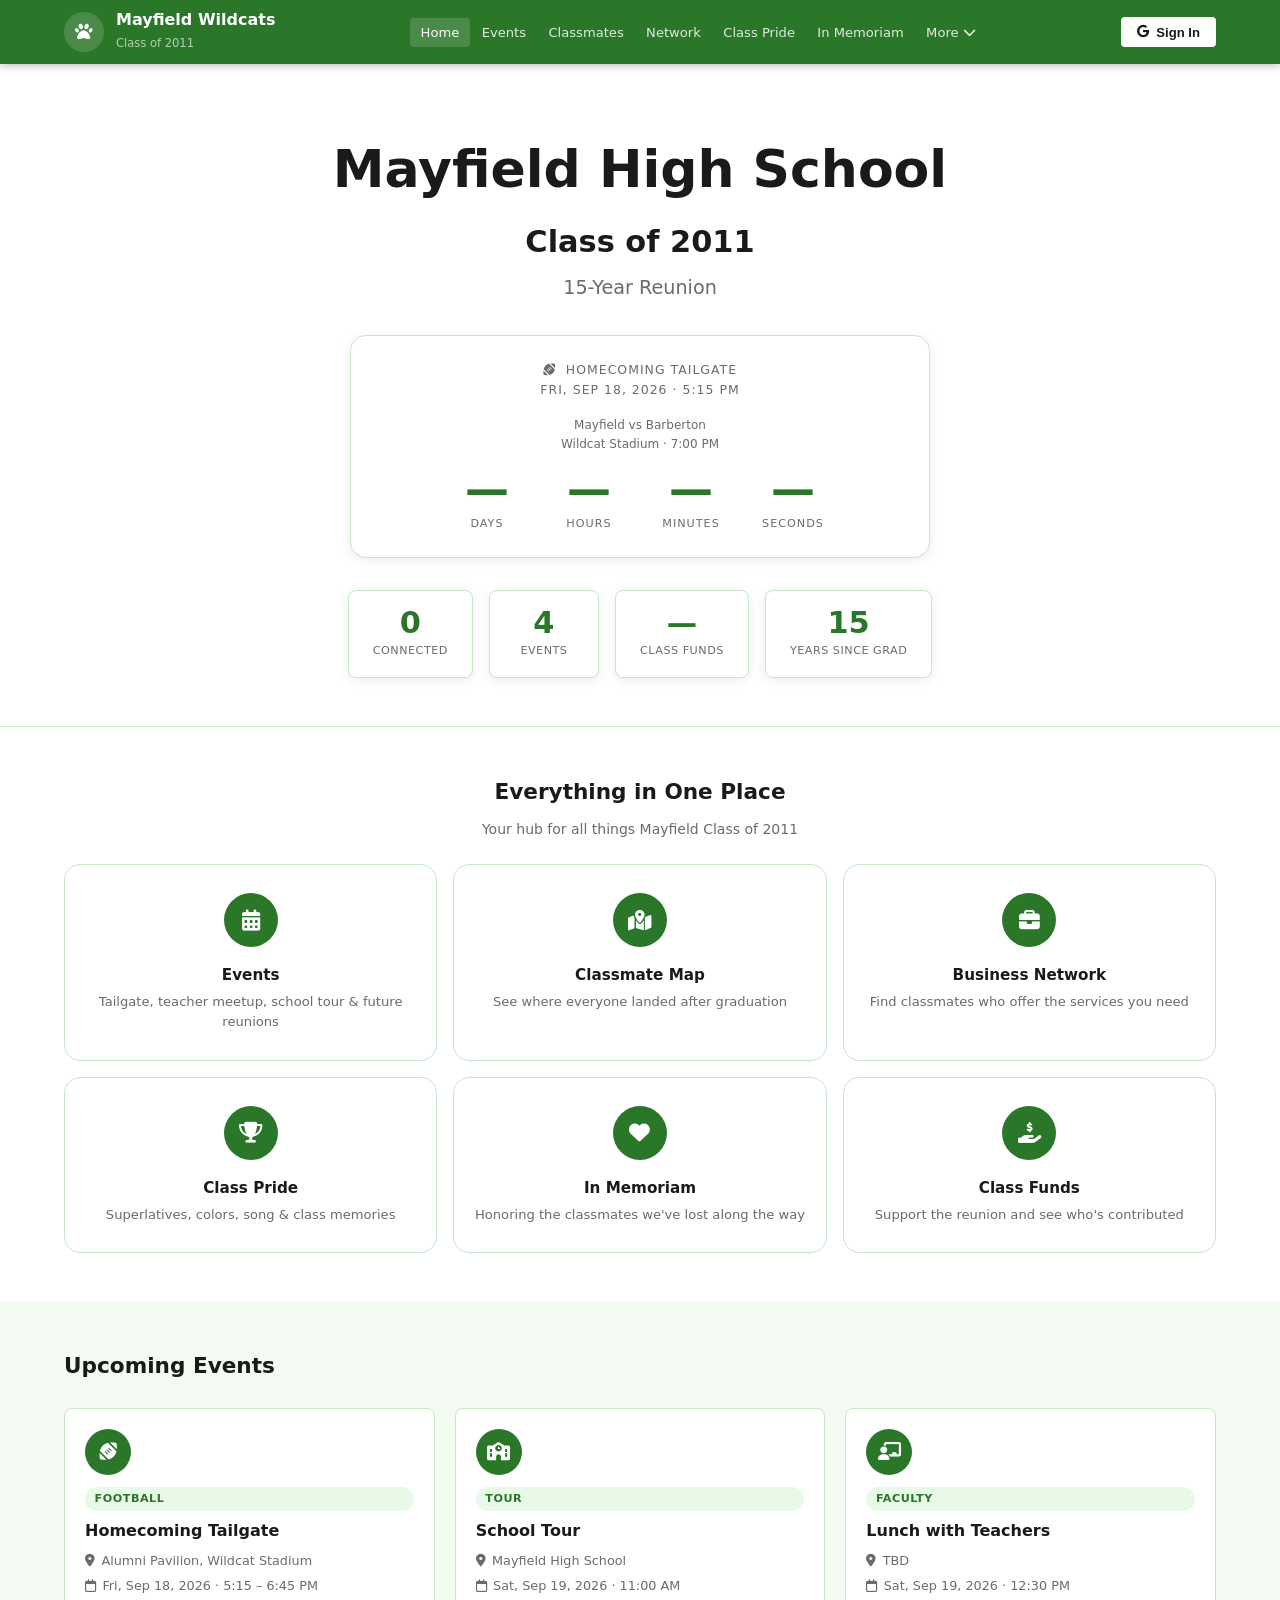
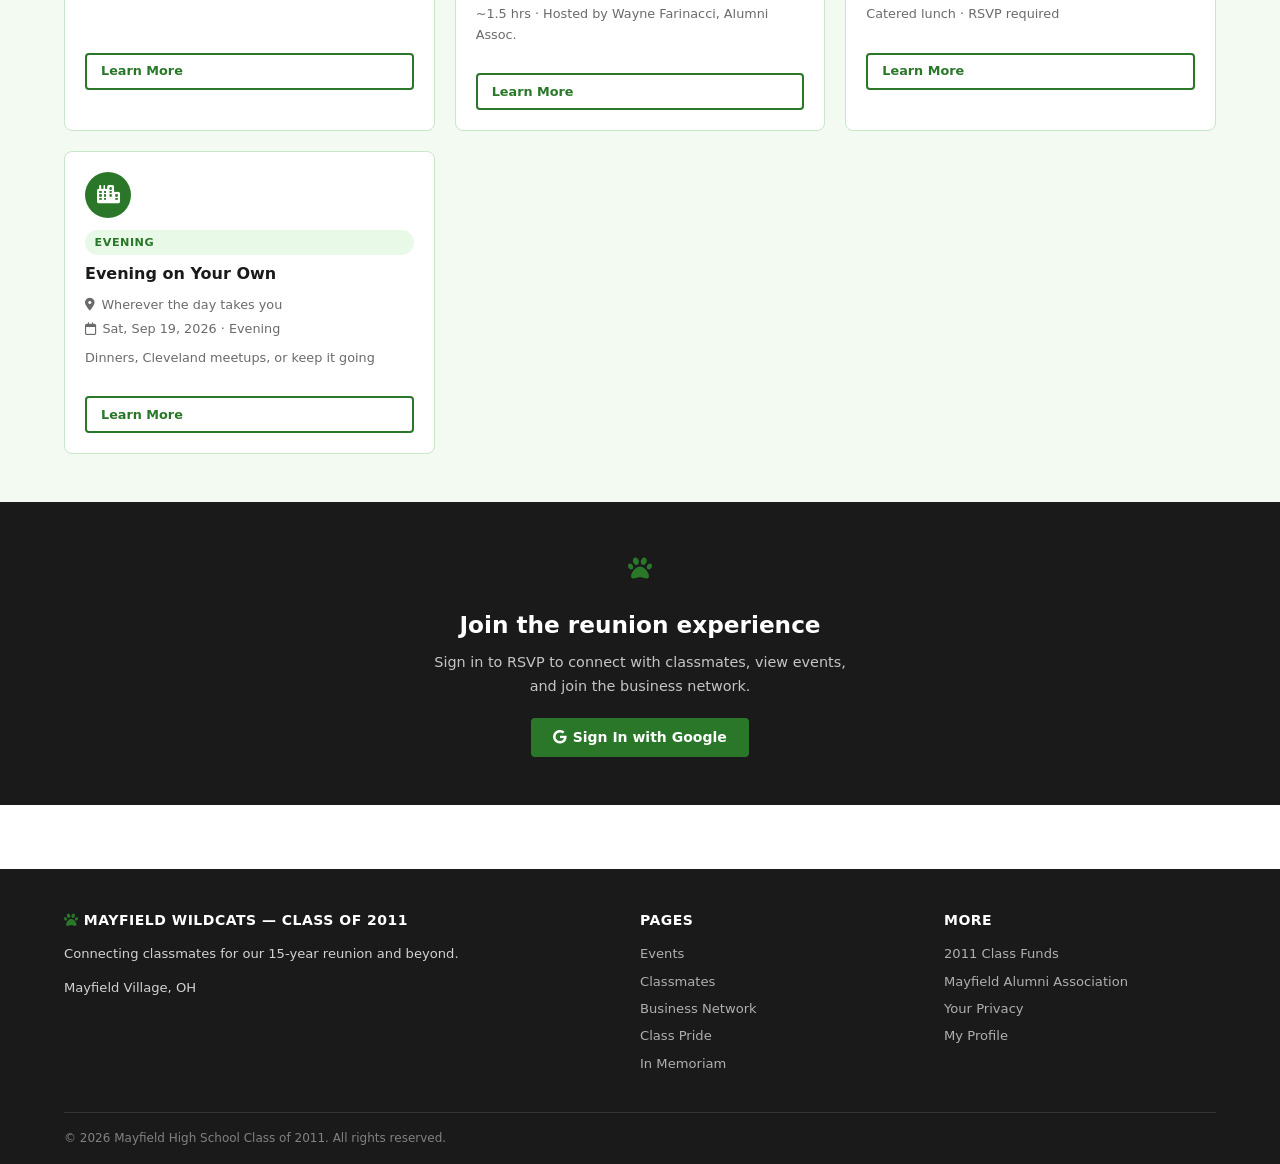
==== commit 418f49c3: "Add Class Funds stat card; standardize all nav dropdowns; add donate button to teacher page - index." ====
--- a/index.html
+++ b/index.html
@@ -79,6 +79,10 @@
                 <div class="stat-label">Events</div>
             </div>
             <div class="stat-box">
+                <div class="stat-number" id="statFunds">—</div>
+                <div class="stat-label">Class Funds</div>
+            </div>
+            <div class="stat-box">
                 <div class="stat-number">15</div>
                 <div class="stat-label">Years Since Grad</div>
             </div>
@@ -120,10 +124,10 @@
                 <h3>In Memoriam</h3>
                 <p>Honoring the classmates we've lost along the way</p>
             </a>
-            <a href="leadership.html#alumni-membership" class="feature-tile">
-                <div class="feature-icon"><i class="fas fa-id-card"></i></div>
-                <h3>Alumni Association</h3>
-                <p>Join the Alumni Association</p>
+            <a href="funds.html" class="feature-tile">
+                <div class="feature-icon"><i class="fas fa-hand-holding-usd"></i></div>
+                <h3>Class Funds</h3>
+                <p>Support the reunion and see who's contributed</p>
             </a>
         </div>
     </div>
@@ -233,6 +237,14 @@
                 const statsSnap = await db.collection('stats').doc('classmates').get();
                 el.textContent = statsSnap.exists ? (statsSnap.data().count || 0) : 0;
             }
+        } catch(e) {}
+
+        // Load class funds balance
+        try {
+            const fundsSnap = await db.collection('stats').doc('funds').get();
+            const balance = fundsSnap.exists ? (fundsSnap.data().balance || 1100) : 1100;
+            const fundsEl = document.getElementById('statFunds');
+            if (fundsEl) fundsEl.textContent = '$' + balance.toLocaleString();
         } catch(e) {}
     });
 
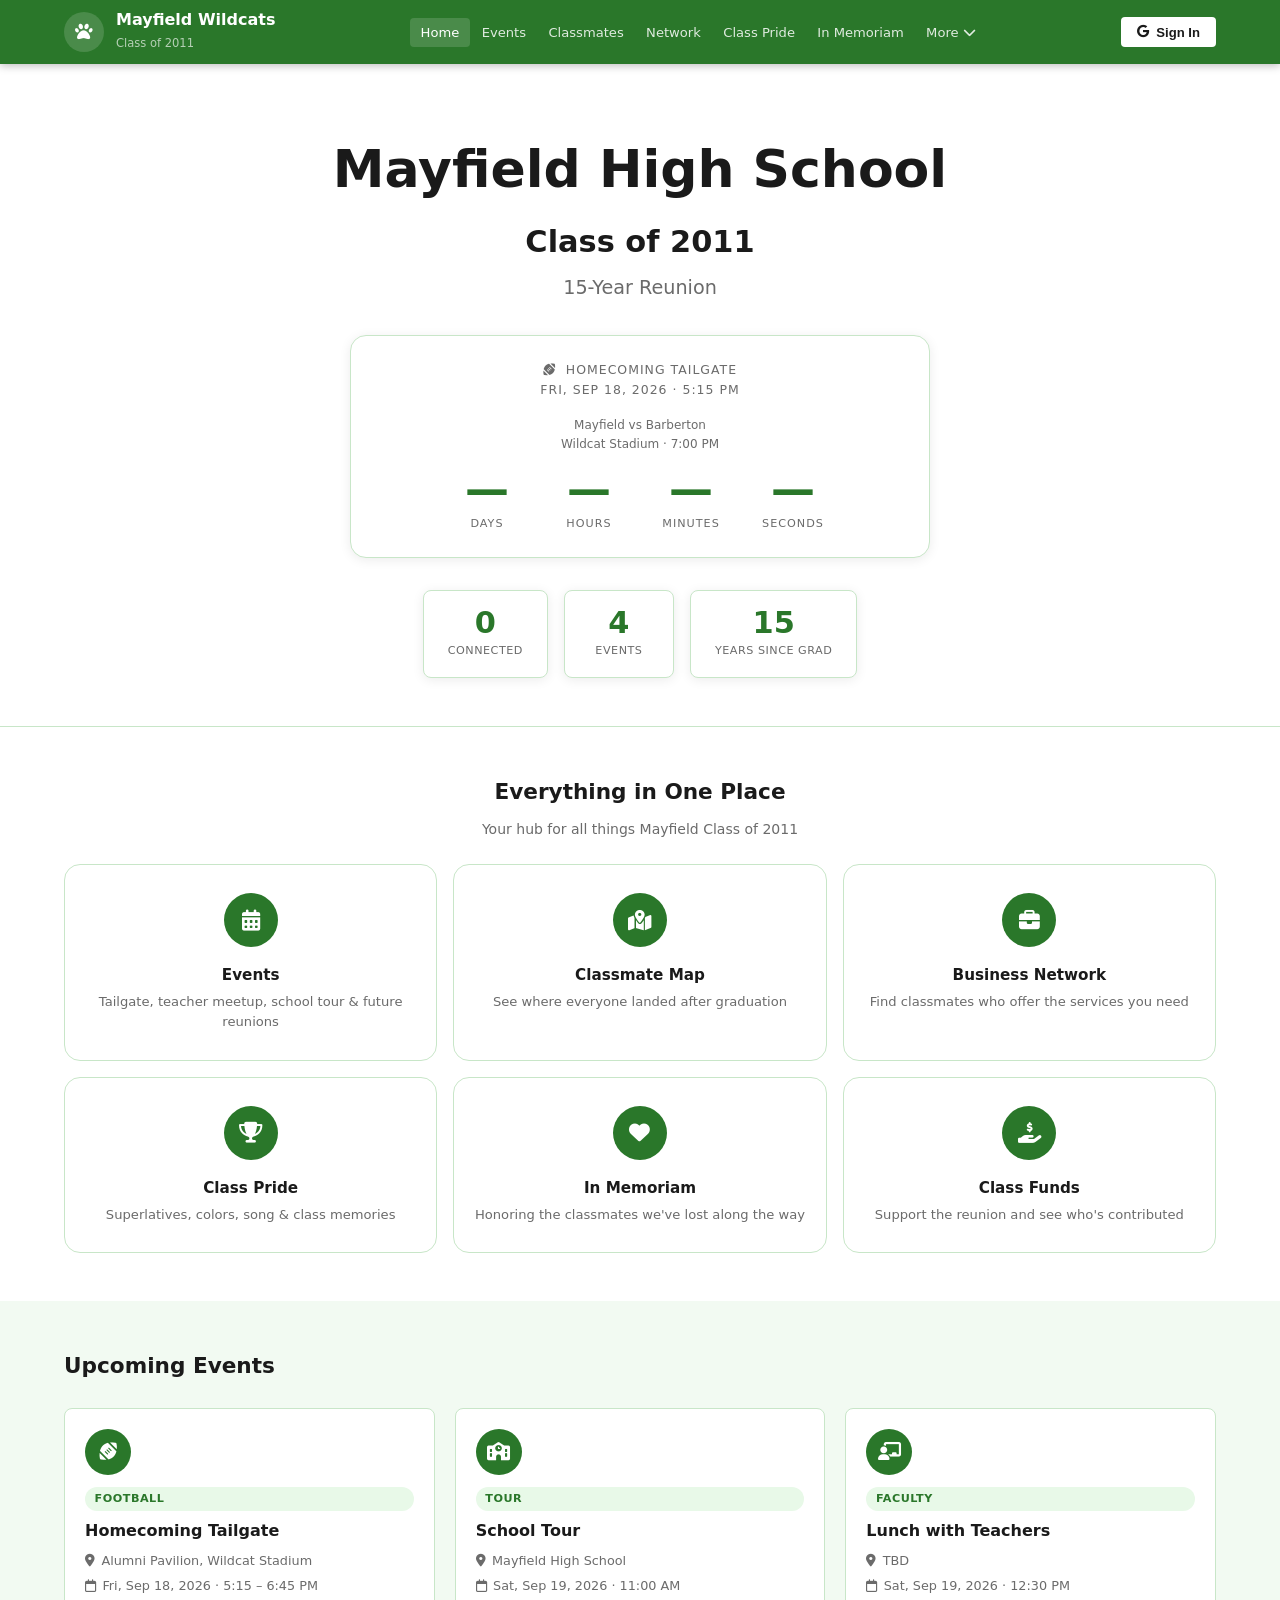
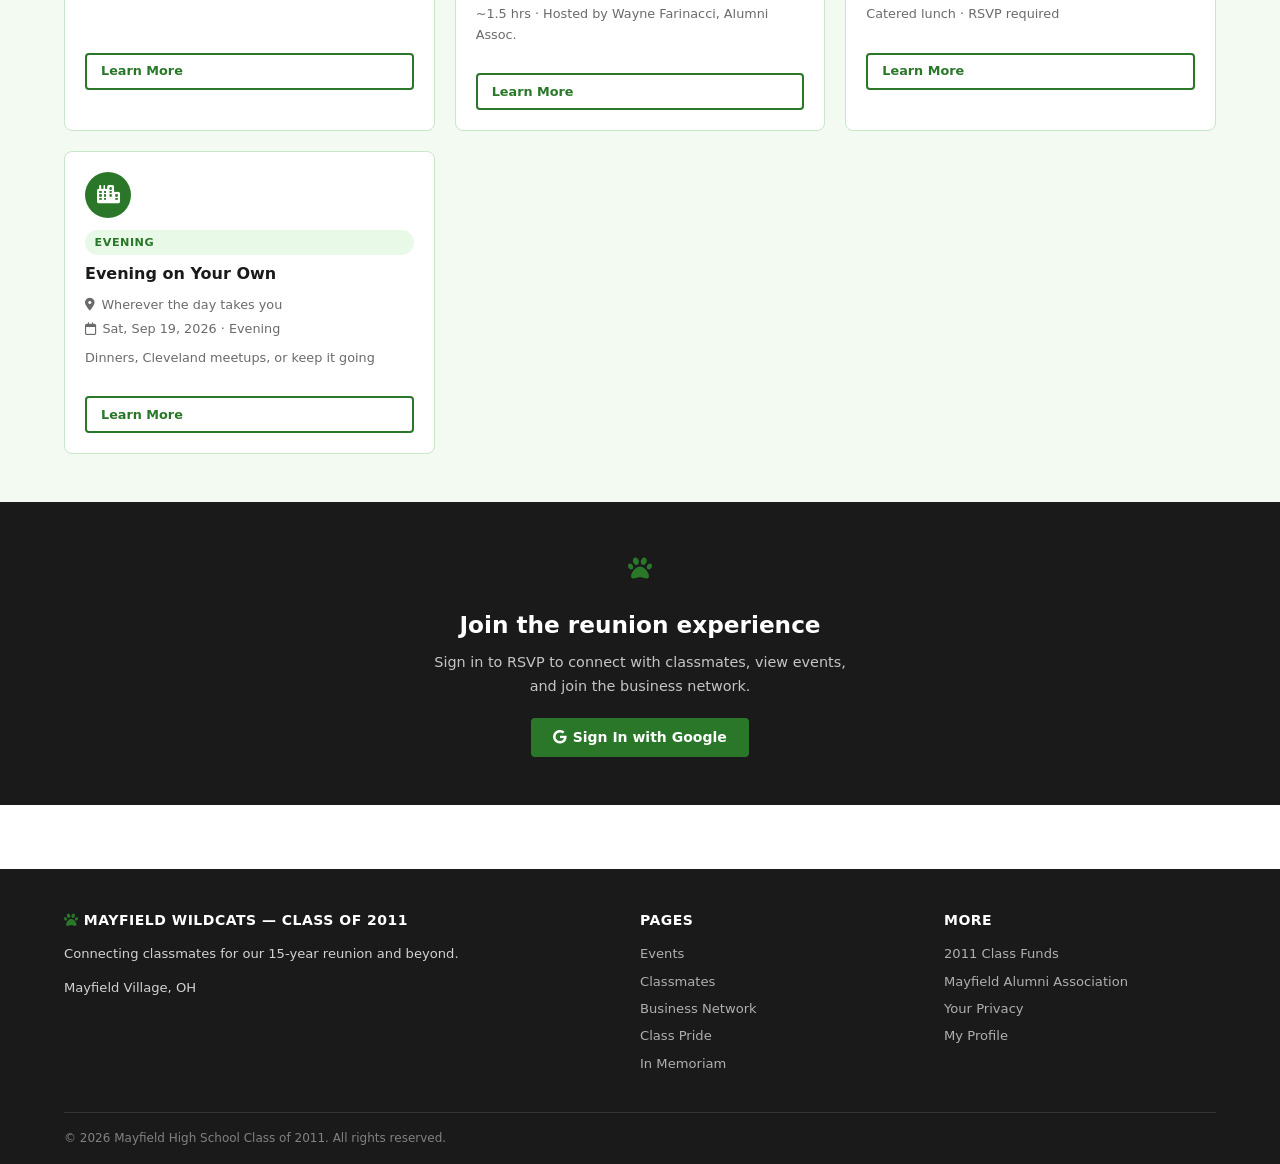
==== commit 9032ffbd: "Remove Class Funds from home page stats row Co-Authored-By: Claude Sonnet 4.6 <noreply@anthropic.com" ====
--- a/index.html
+++ b/index.html
@@ -79,10 +79,6 @@
                 <div class="stat-label">Events</div>
             </div>
             <div class="stat-box">
-                <div class="stat-number" id="statFunds">—</div>
-                <div class="stat-label">Class Funds</div>
-            </div>
-            <div class="stat-box">
                 <div class="stat-number">15</div>
                 <div class="stat-label">Years Since Grad</div>
             </div>
@@ -239,13 +235,7 @@
             }
         } catch(e) {}
 
-        // Load class funds balance
-        try {
-            const fundsSnap = await db.collection('stats').doc('funds').get();
-            const balance = fundsSnap.exists ? (fundsSnap.data().balance || 1100) : 1100;
-            const fundsEl = document.getElementById('statFunds');
-            if (fundsEl) fundsEl.textContent = '$' + balance.toLocaleString();
-        } catch(e) {}
+
     });
 
     // Live countdown to homecoming tailgate: Sep 18, 2026 5:15 PM EDT
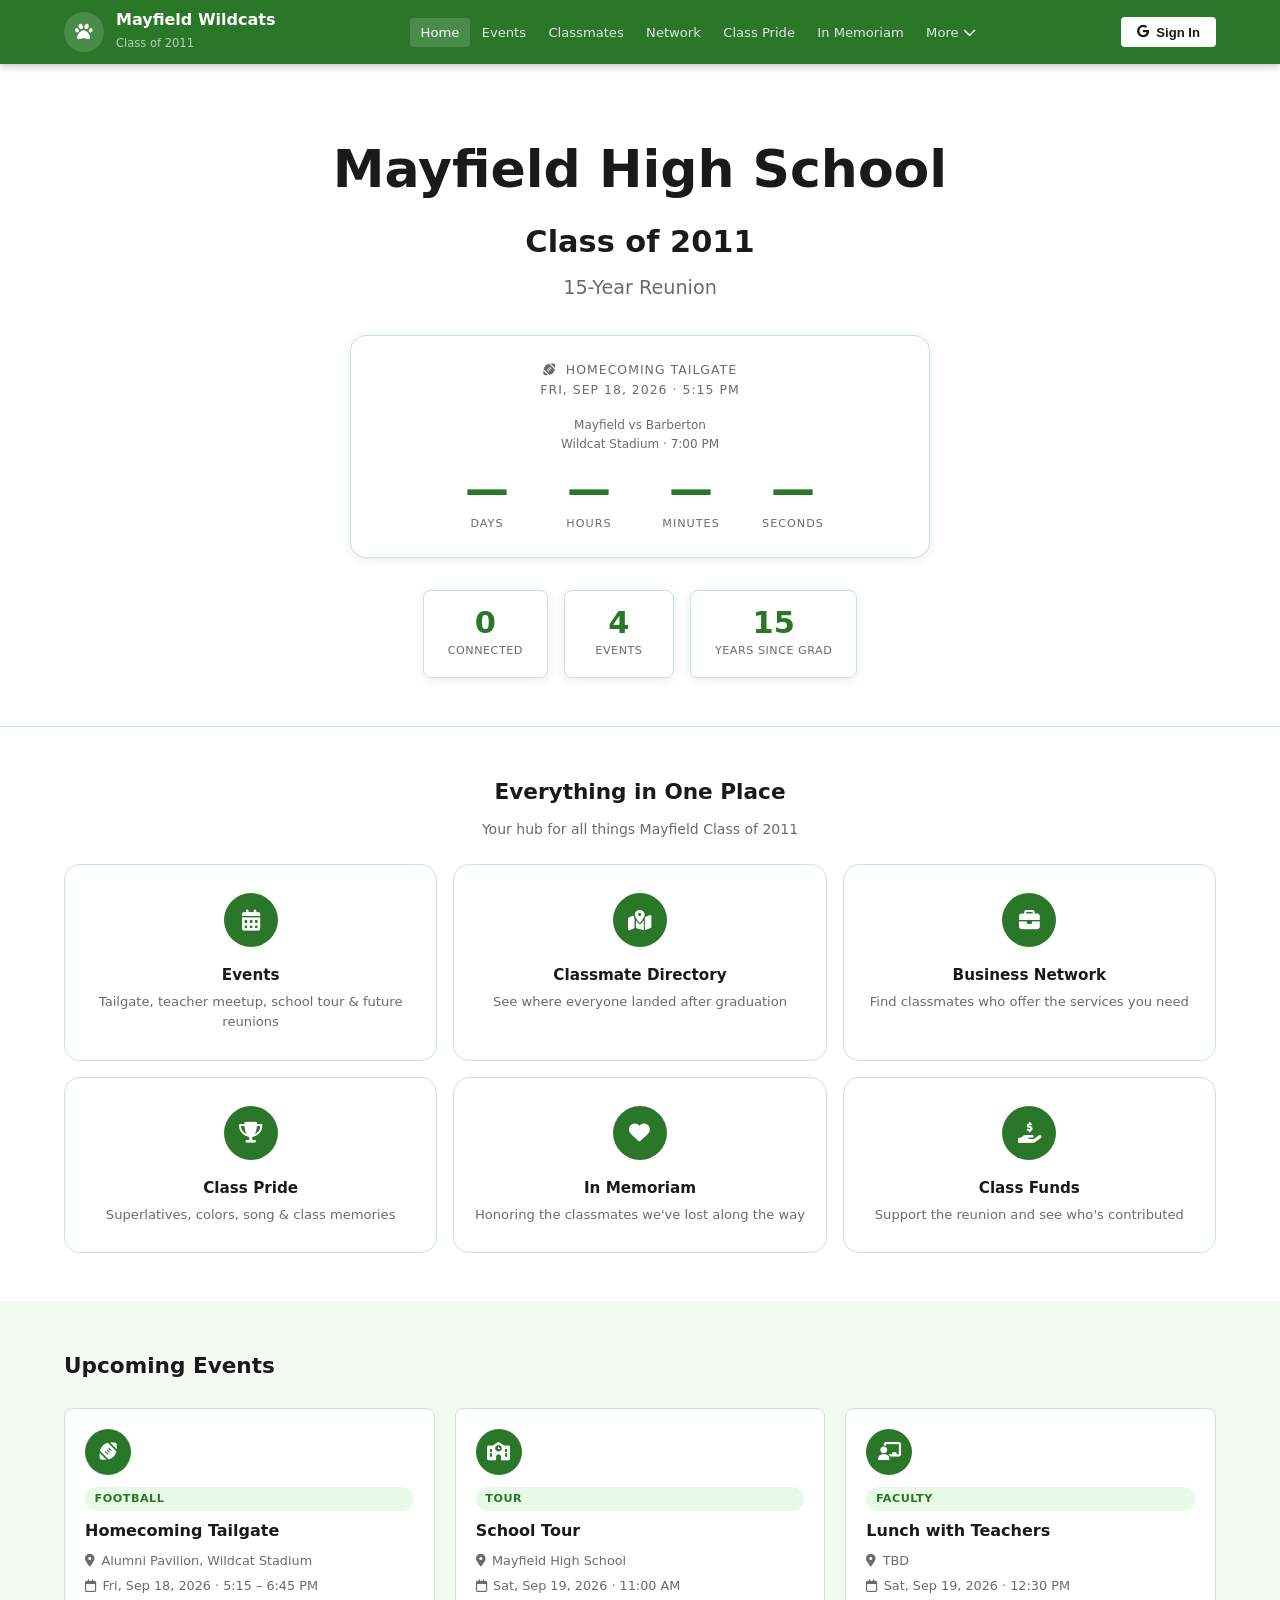
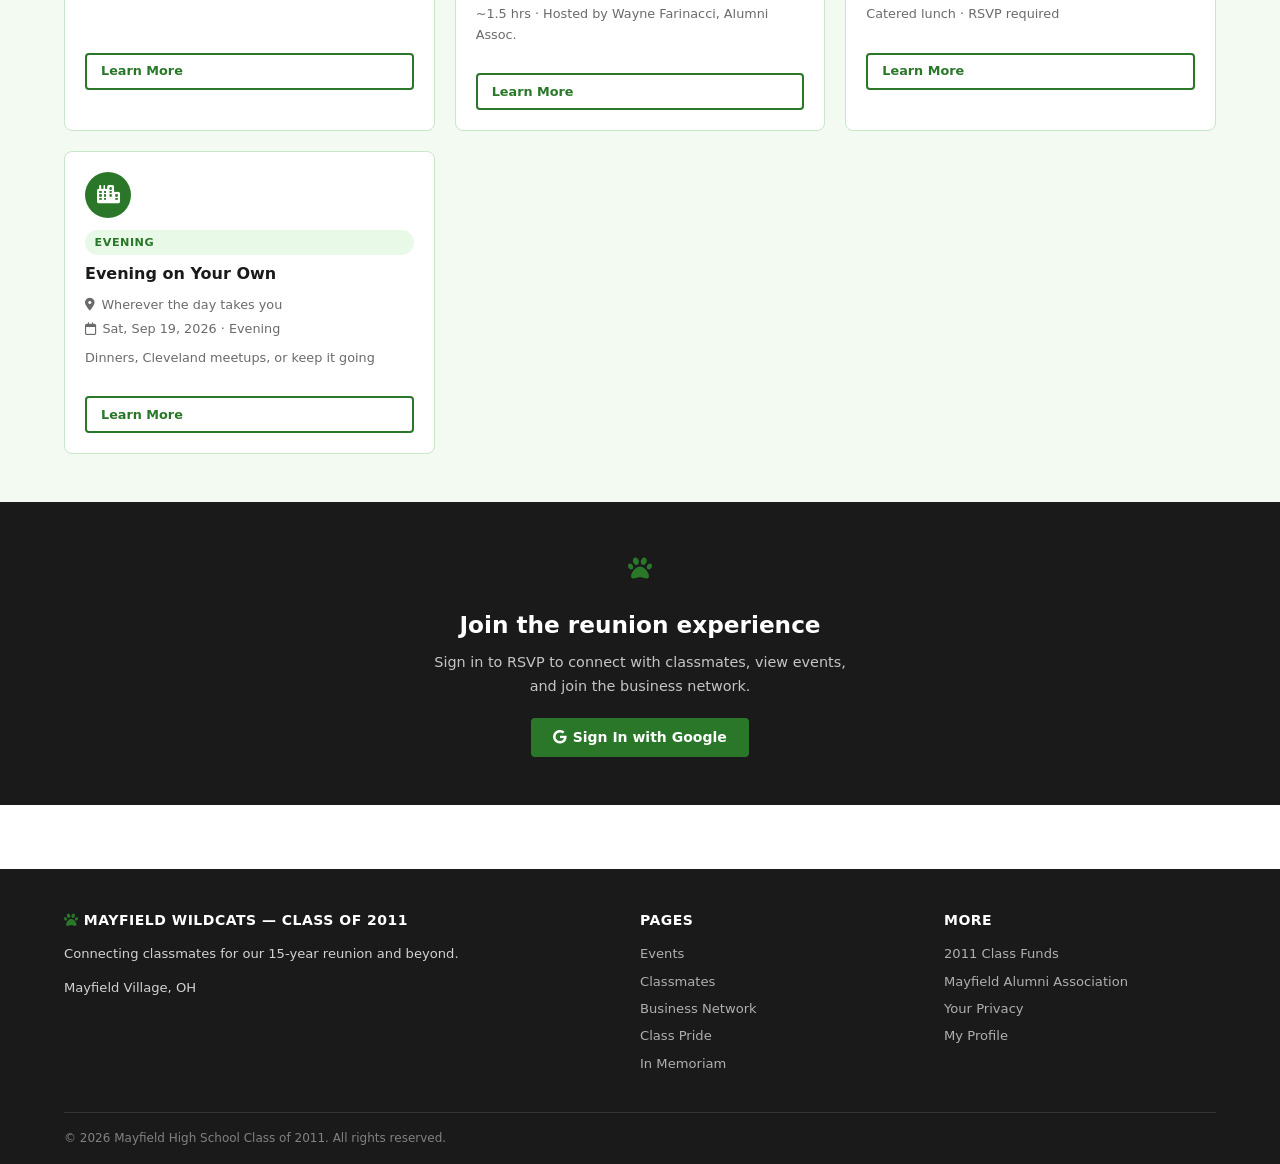
==== commit a90ffb9f: "Directory first with A-Z letter picker, alphabetical sort, map below - Classmates page: directory ab" ====
--- a/index.html
+++ b/index.html
@@ -102,7 +102,7 @@
             </a>
             <a href="classmates.html" class="feature-tile">
                 <div class="feature-icon"><i class="fas fa-map-marked-alt"></i></div>
-                <h3>Classmate Map</h3>
+                <h3>Classmate Directory</h3>
                 <p>See where everyone landed after graduation</p>
             </a>
             <a href="network.html" class="feature-tile">
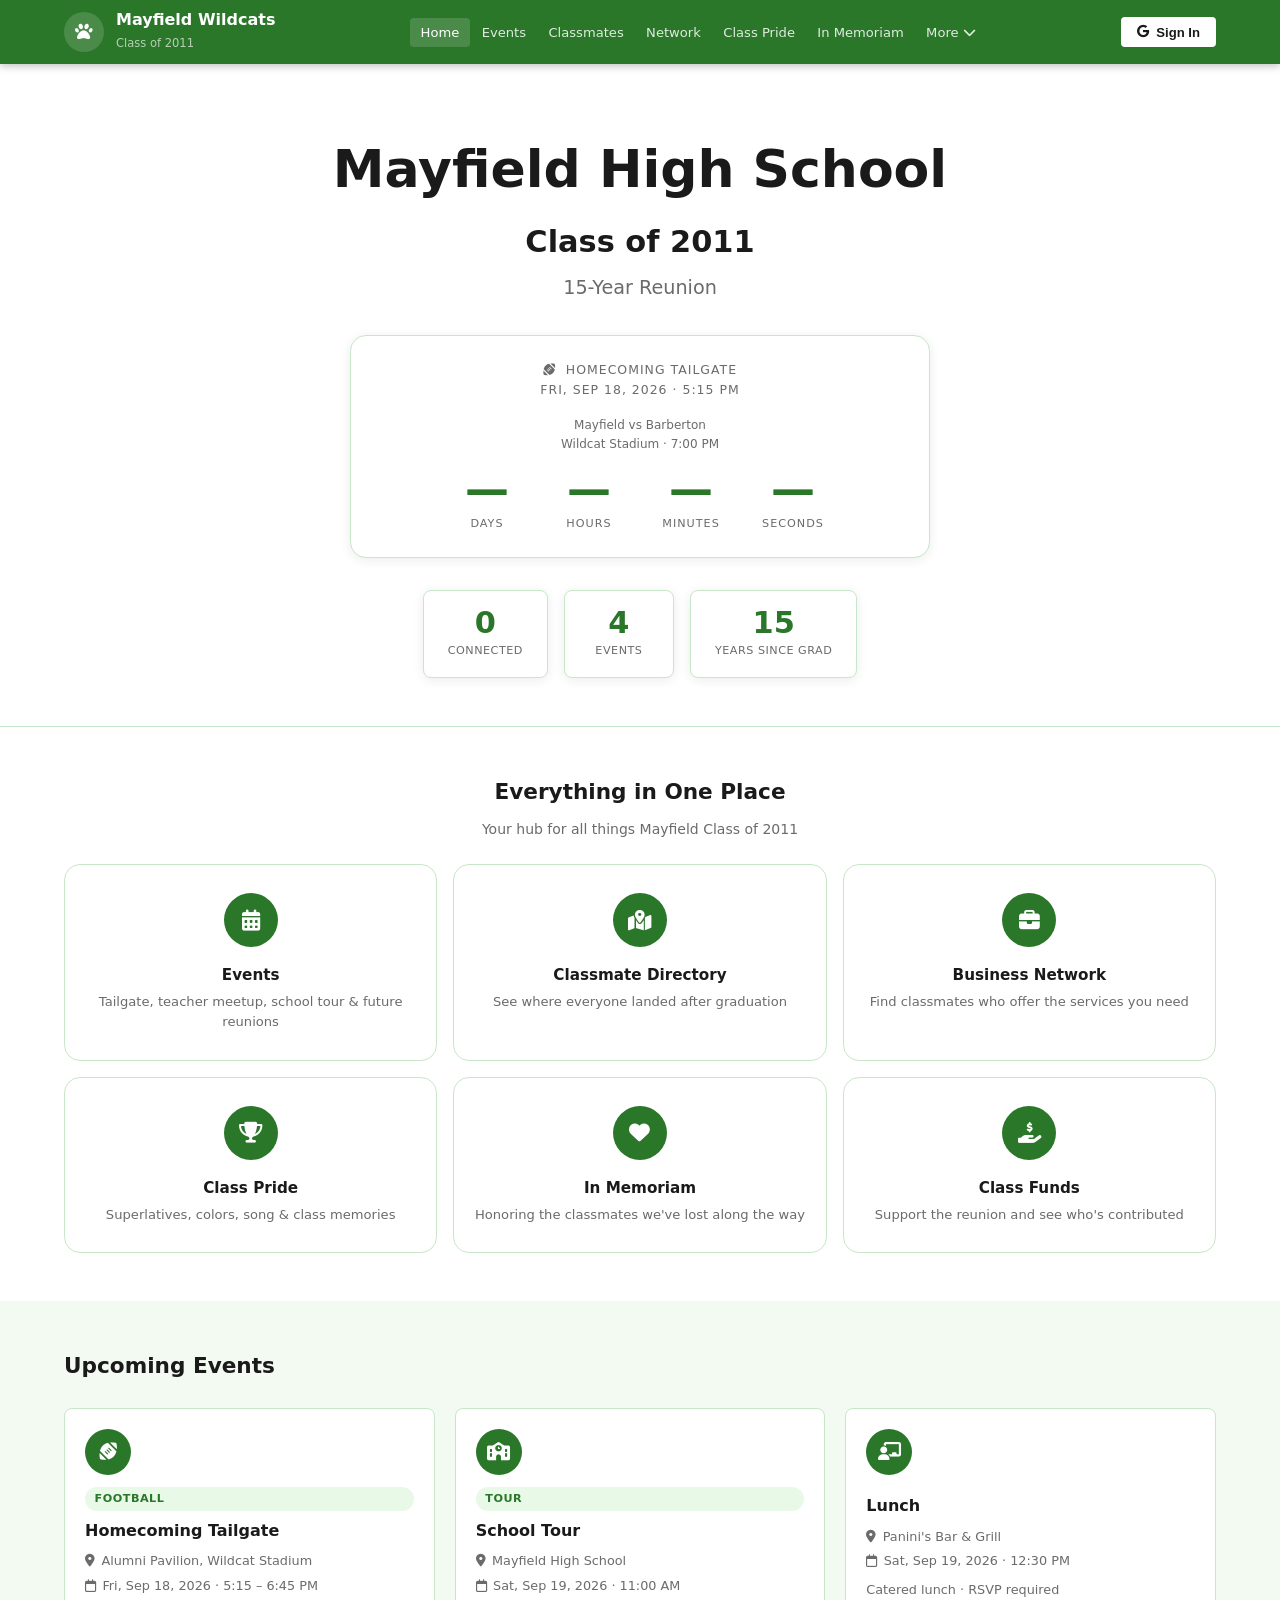
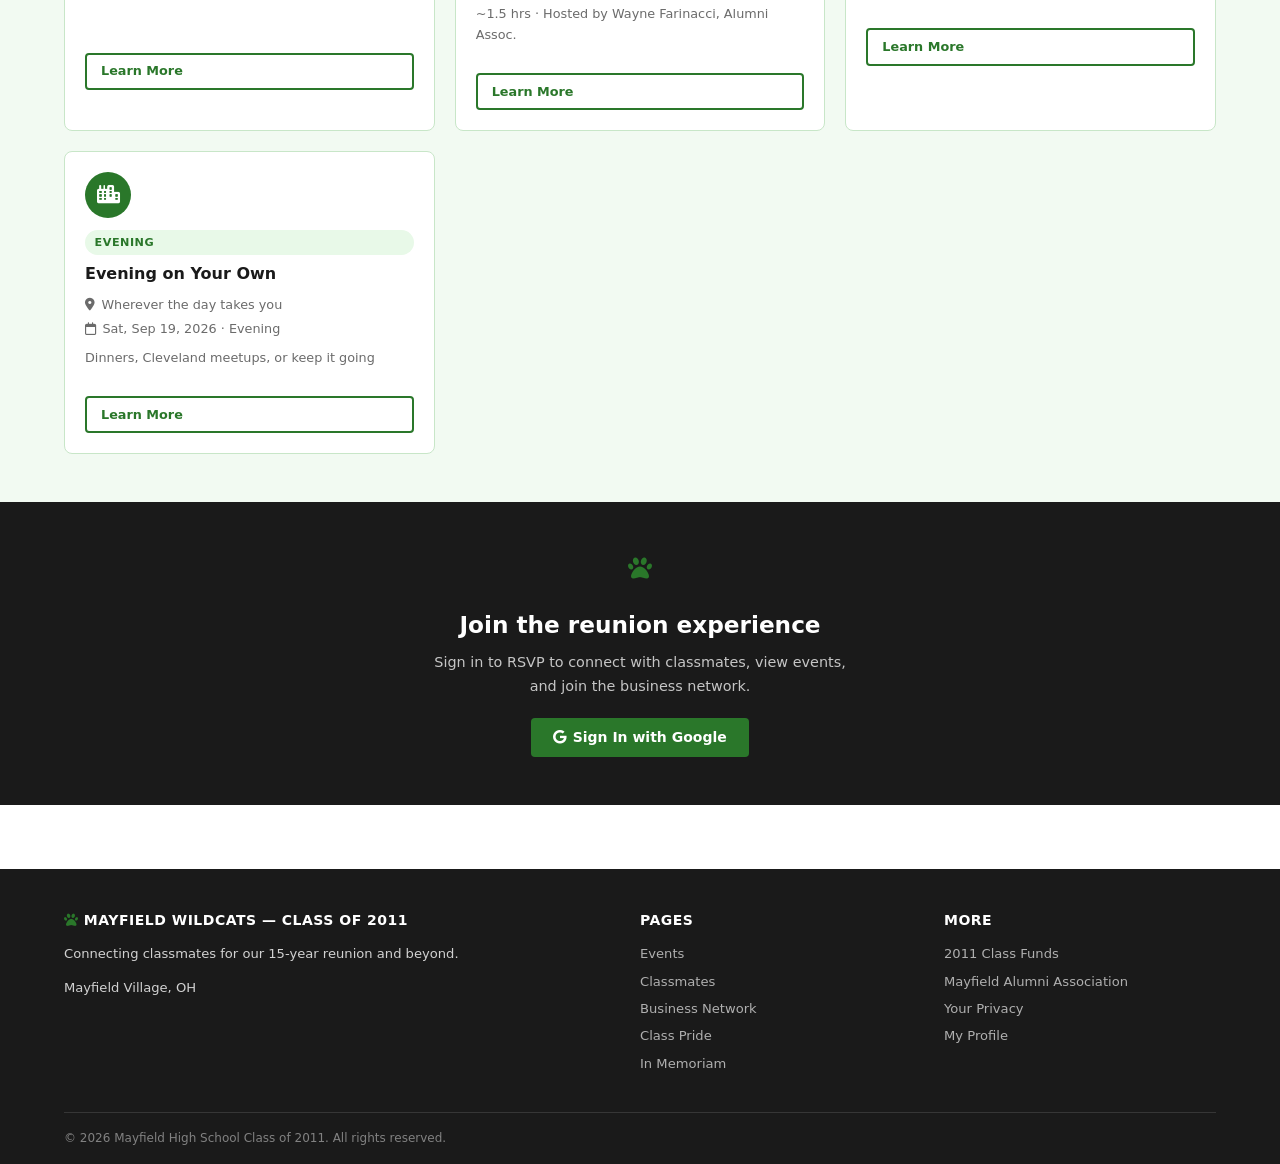
==== commit 651072b5: "Tone down teacher-recruitment messaging on Lunch event No teachers have signed up yet and turnout is" ====
--- a/index.html
+++ b/index.html
@@ -154,9 +154,8 @@
             </div>
             <div class="card event-card">
                 <div class="event-icon"><i class="fas fa-chalkboard-teacher"></i></div>
-                <span class="badge badge-green">Faculty</span>
-                <h3>Lunch with Teachers</h3>
-                <p class="event-meta"><i class="fas fa-map-marker-alt"></i> TBD</p>
+                <h3>Lunch</h3>
+                <p class="event-meta"><i class="fas fa-map-marker-alt"></i> Panini's Bar &amp; Grill</p>
                 <p class="event-meta"><i class="far fa-calendar"></i> Sat, Sep 19, 2026 &middot; 12:30 PM</p>
                 <p class="event-meta" style="margin-top:0.5rem;font-size:0.8rem;color:var(--text-muted);">Catered lunch &middot; RSVP required</p>
                 <a href="events.html#teacher-meetup" class="btn btn-outline btn-sm" style="display:inline-flex;">Learn More</a>
--- a/css/style.css
+++ b/css/style.css
@@ -646,3 +646,72 @@
     .stat-box { min-width: 80px; padding: 0.75rem 0.875rem; }
 }
 
+@media (max-width: 640px) {
+    /* iOS zoom prevention — all form inputs must be 16px */
+    input, select, textarea,
+    .form-group input, .form-group select, .form-group textarea,
+    .comment-form textarea { font-size: 16px !important; }
+
+    /* Tap targets */
+    .btn, .filter-btn, .btn-signin, .nav-menu > li > a,
+    button:not(.nav-toggle):not(.modal-close):not(.btn-flag) { min-height: 44px; }
+
+    /* Container */
+    .container { padding: 0 1rem; }
+
+    /* Hero */
+    .hero { padding: 2rem 0 1.75rem; }
+    .hero-subtitle { font-size: 1rem; }
+    .countdown-container { padding: 1.25rem 1rem; }
+    .countdown-number { font-size: 1.75rem; }
+    .countdown-unit { min-width: 48px; }
+
+    /* Page header */
+    .page-header { padding: 1.25rem 0; }
+    .page-header h1 { font-size: 1.25rem; }
+
+    /* Sections */
+    .section { padding: 2rem 0; }
+
+    /* Cards */
+    .card { padding: 1rem; }
+    .feature-tile { padding: 1.25rem 1rem; }
+
+    /* Fund display */
+    .fund-display { padding: 1.25rem 1rem; }
+    .fund-amount { font-size: 2rem; }
+
+    /* Modal — nearly full screen, safe on short phones */
+    .modal {
+        padding: 1.25rem;
+        max-height: calc(100svh - 2rem);
+        border-radius: var(--radius);
+    }
+
+    /* Comment form — stack textarea + button vertically */
+    .comment-form { flex-direction: column; }
+    .comment-form textarea { height: 72px; }
+    .comment-form .btn { width: 100%; justify-content: center; }
+
+    /* classmates.html: 3-col location form → stack */
+    .location-form { grid-template-columns: 1fr !important; }
+
+    /* Map — shorter on phone */
+    #classmate-map { height: 280px; }
+
+    /* admin: stat-row tighter */
+    .stat-row { gap: 1rem; }
+
+    /* Yearbook steps — reduce gap */
+    .yearbook-step { gap: 0.75rem; padding: 1rem; }
+
+    /* Officer bottom flex — wrap on very small screens */
+    .officer-bottom { flex-wrap: wrap; gap: 0.75rem; }
+
+    /* Footer bottom — stack */
+    .footer-bottom { flex-direction: column; text-align: center; }
+
+    /* Section title smaller */
+    .section-title { font-size: 1.15rem; }
+}
+
